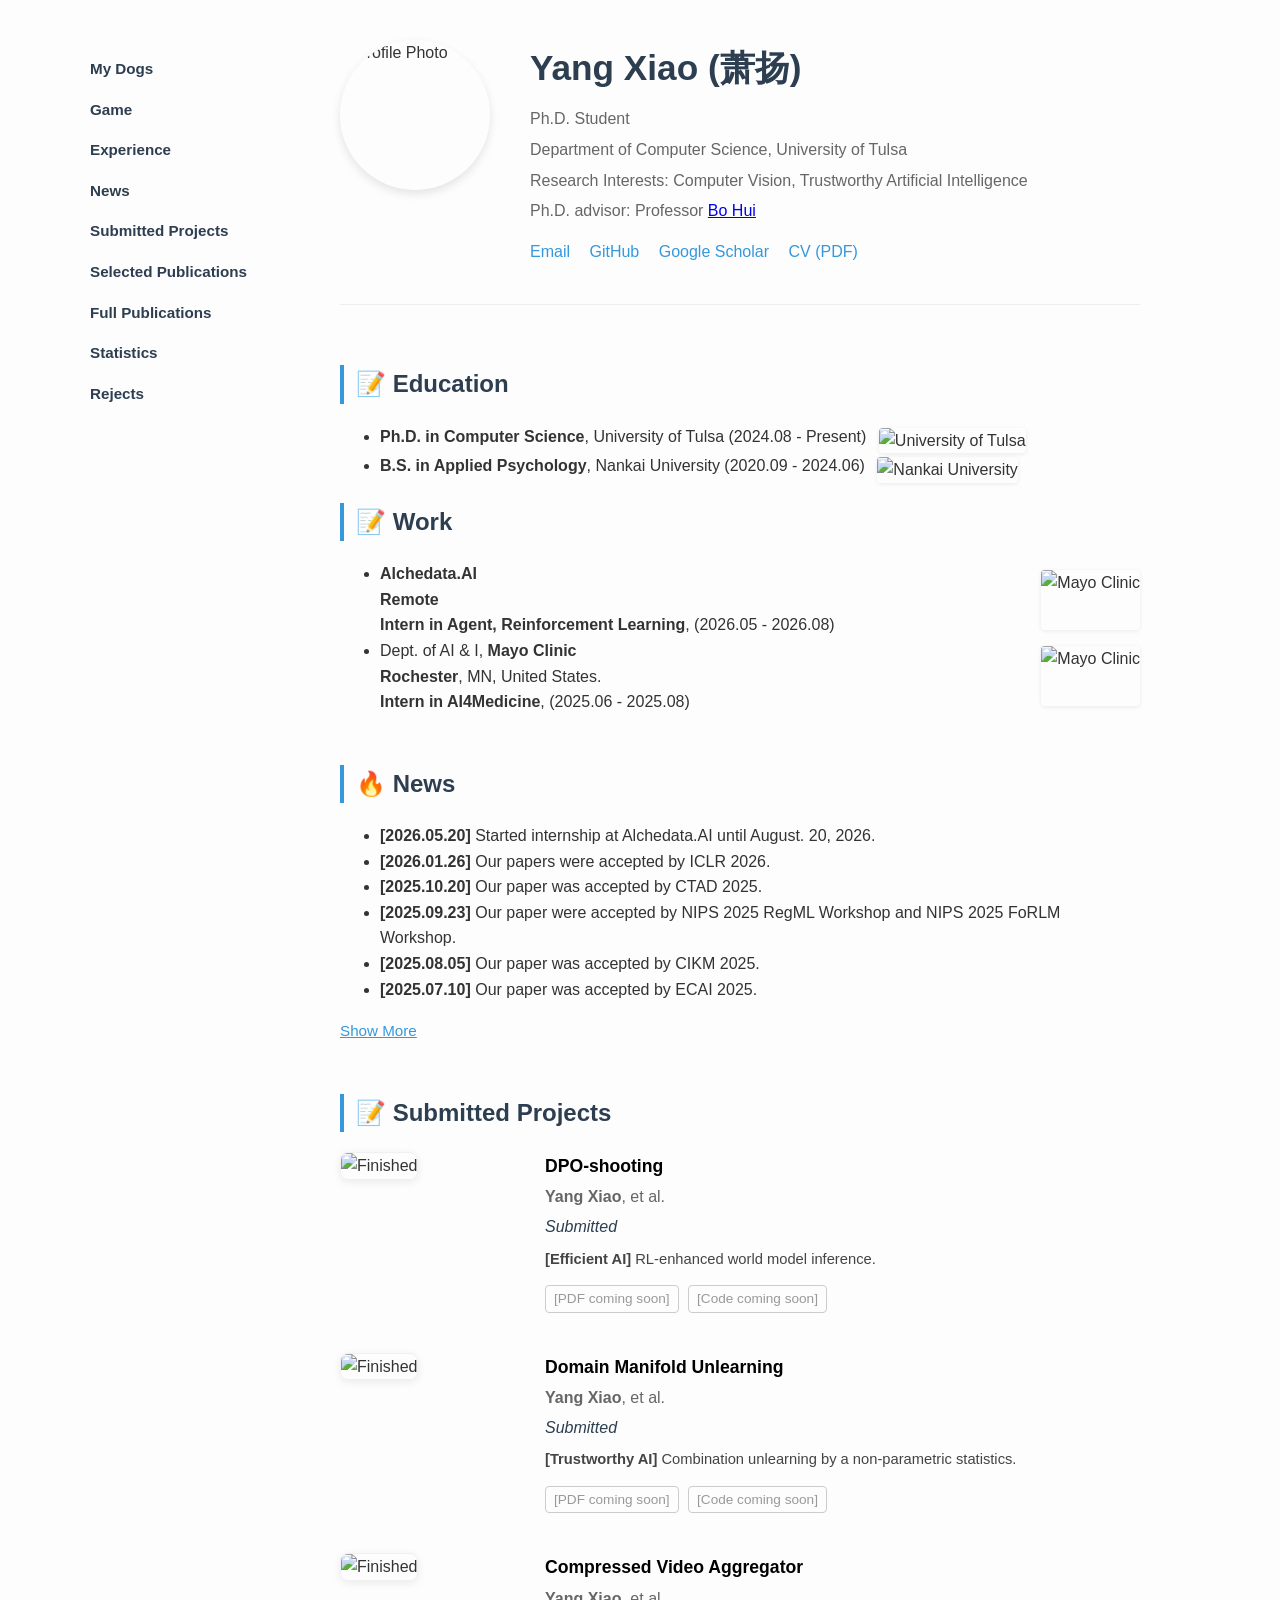
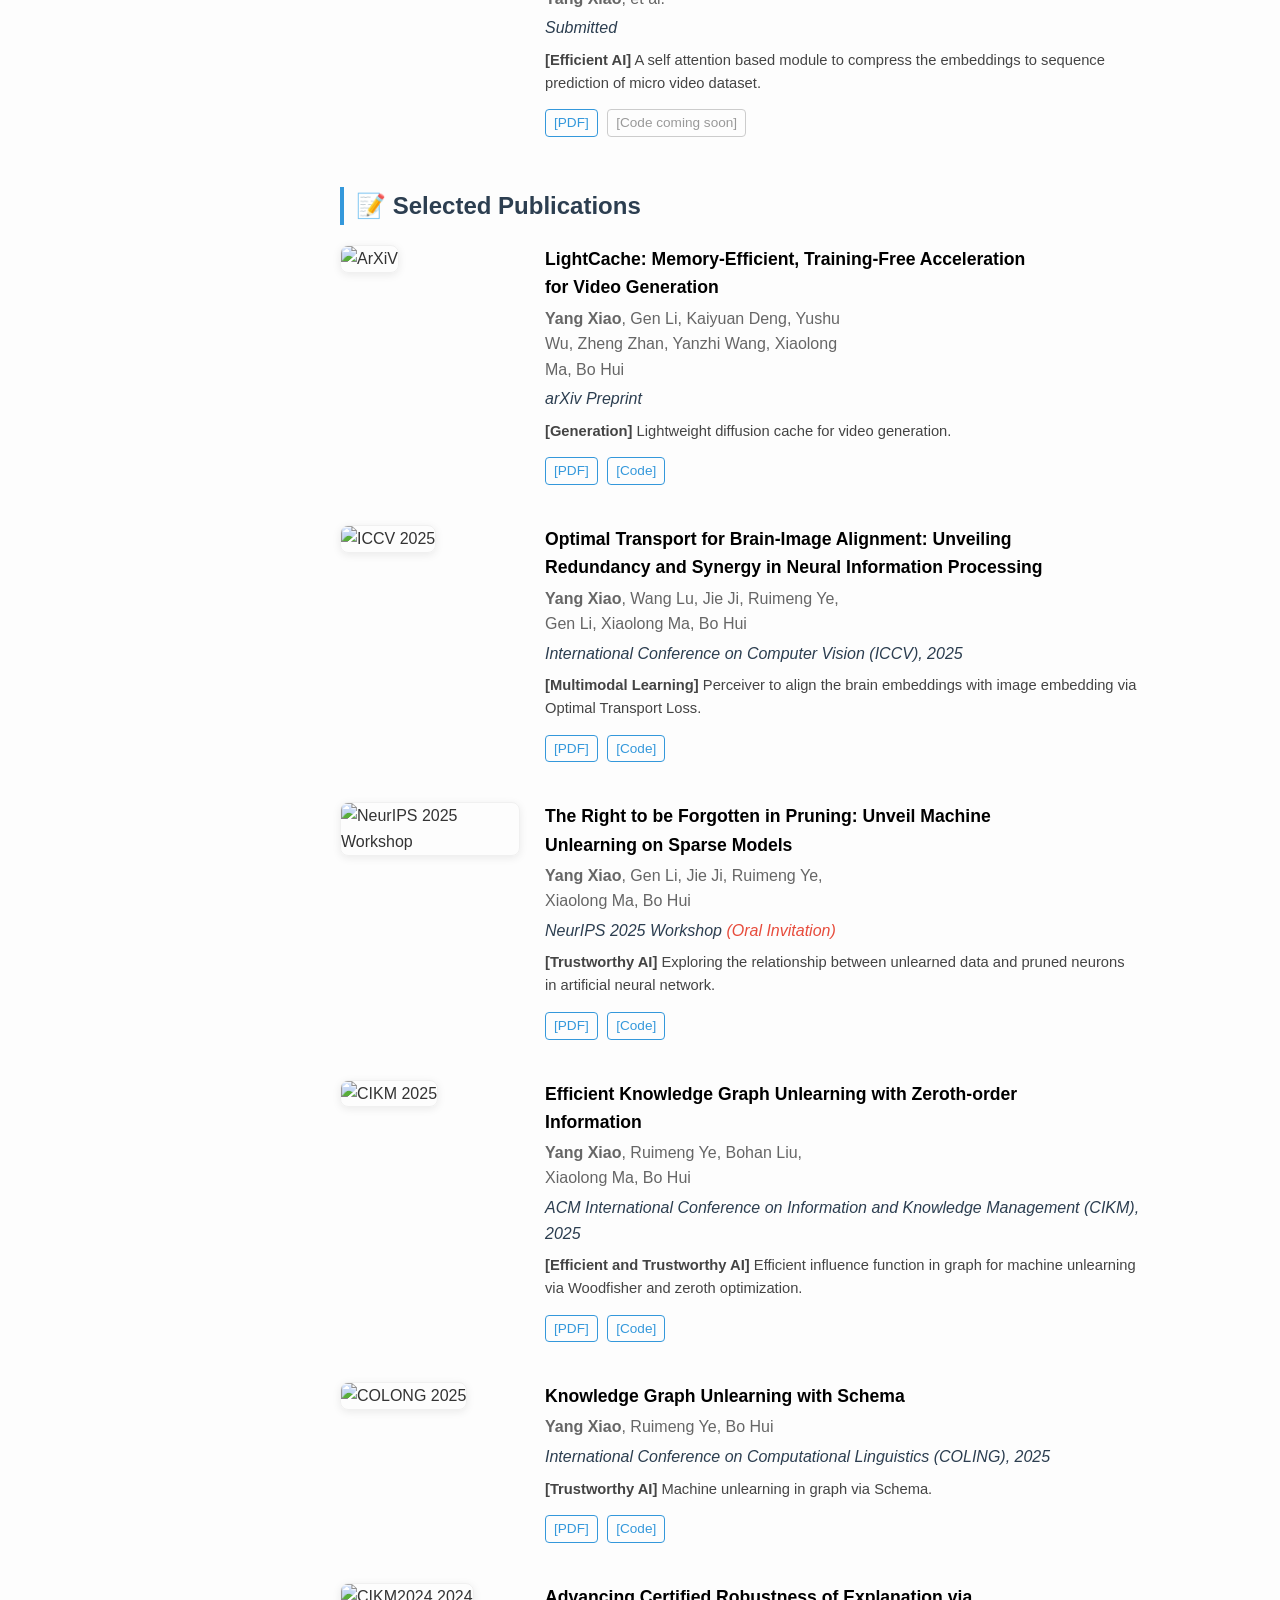
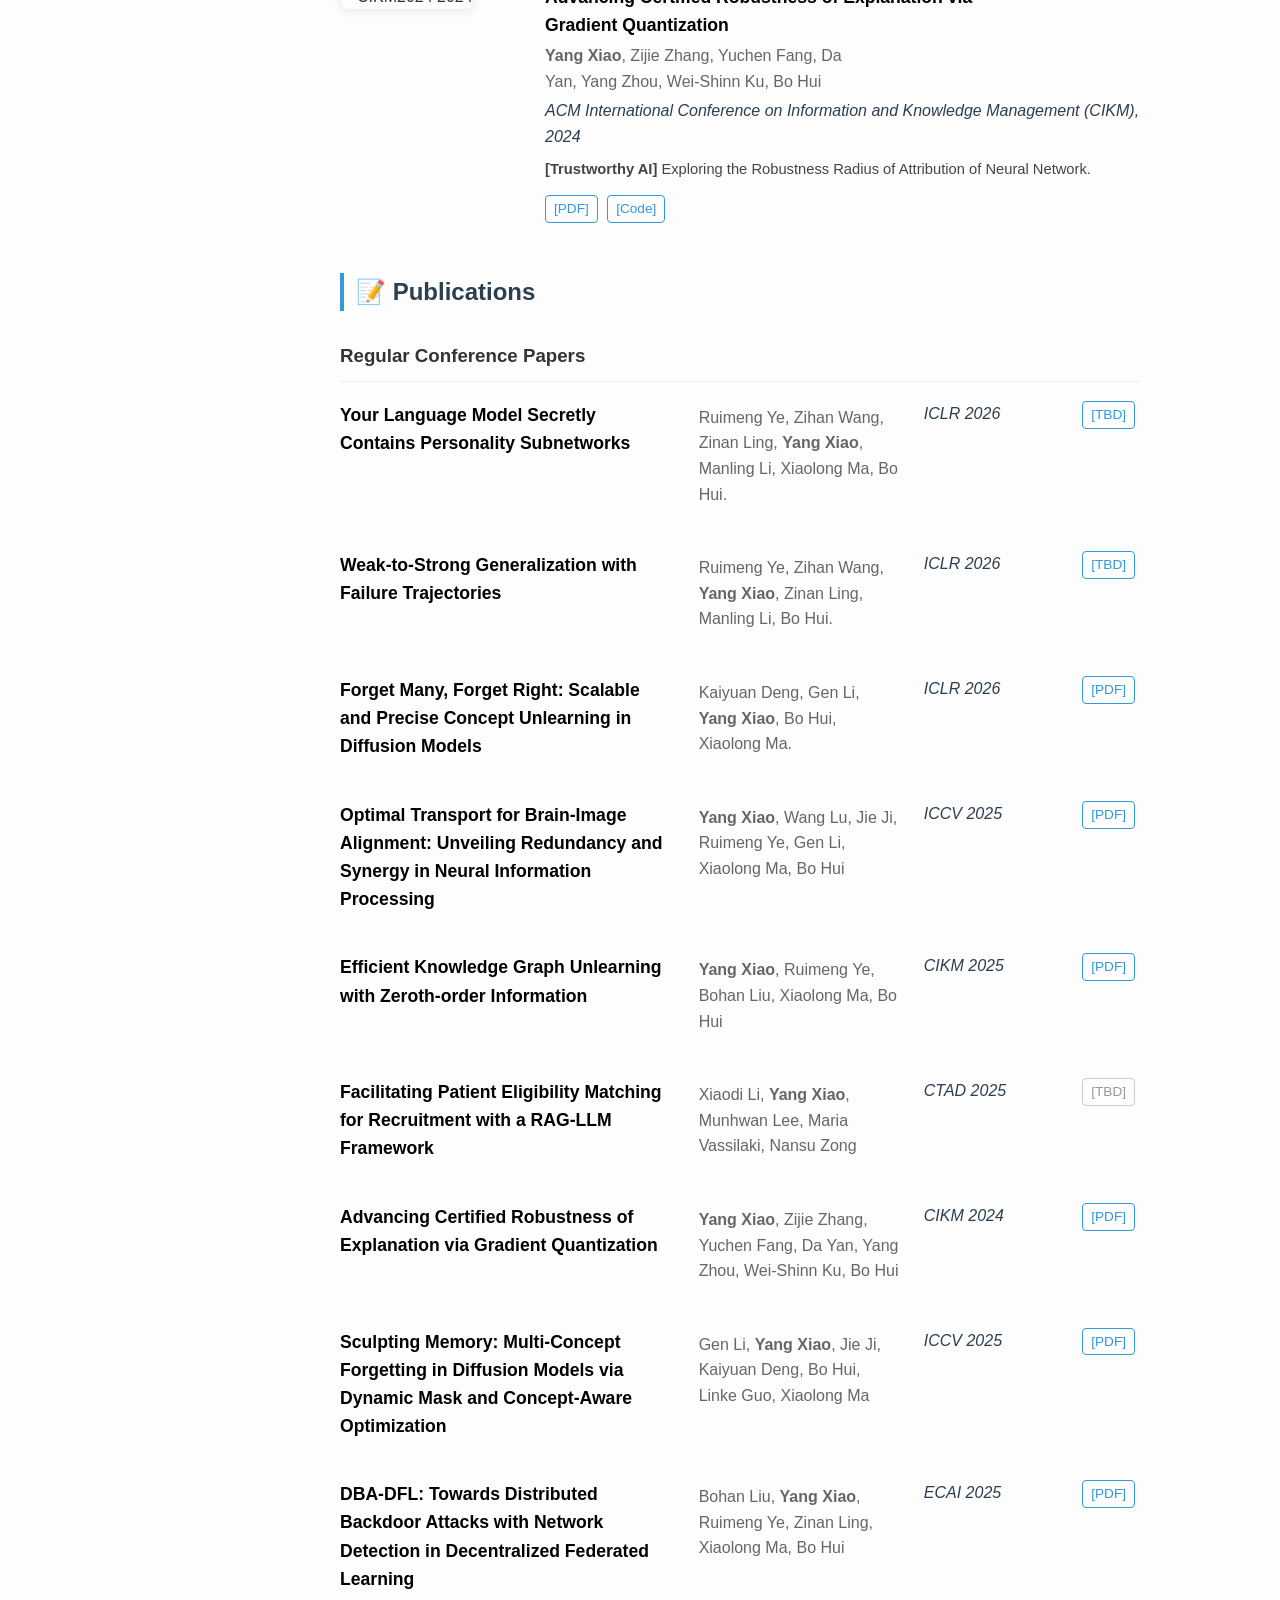
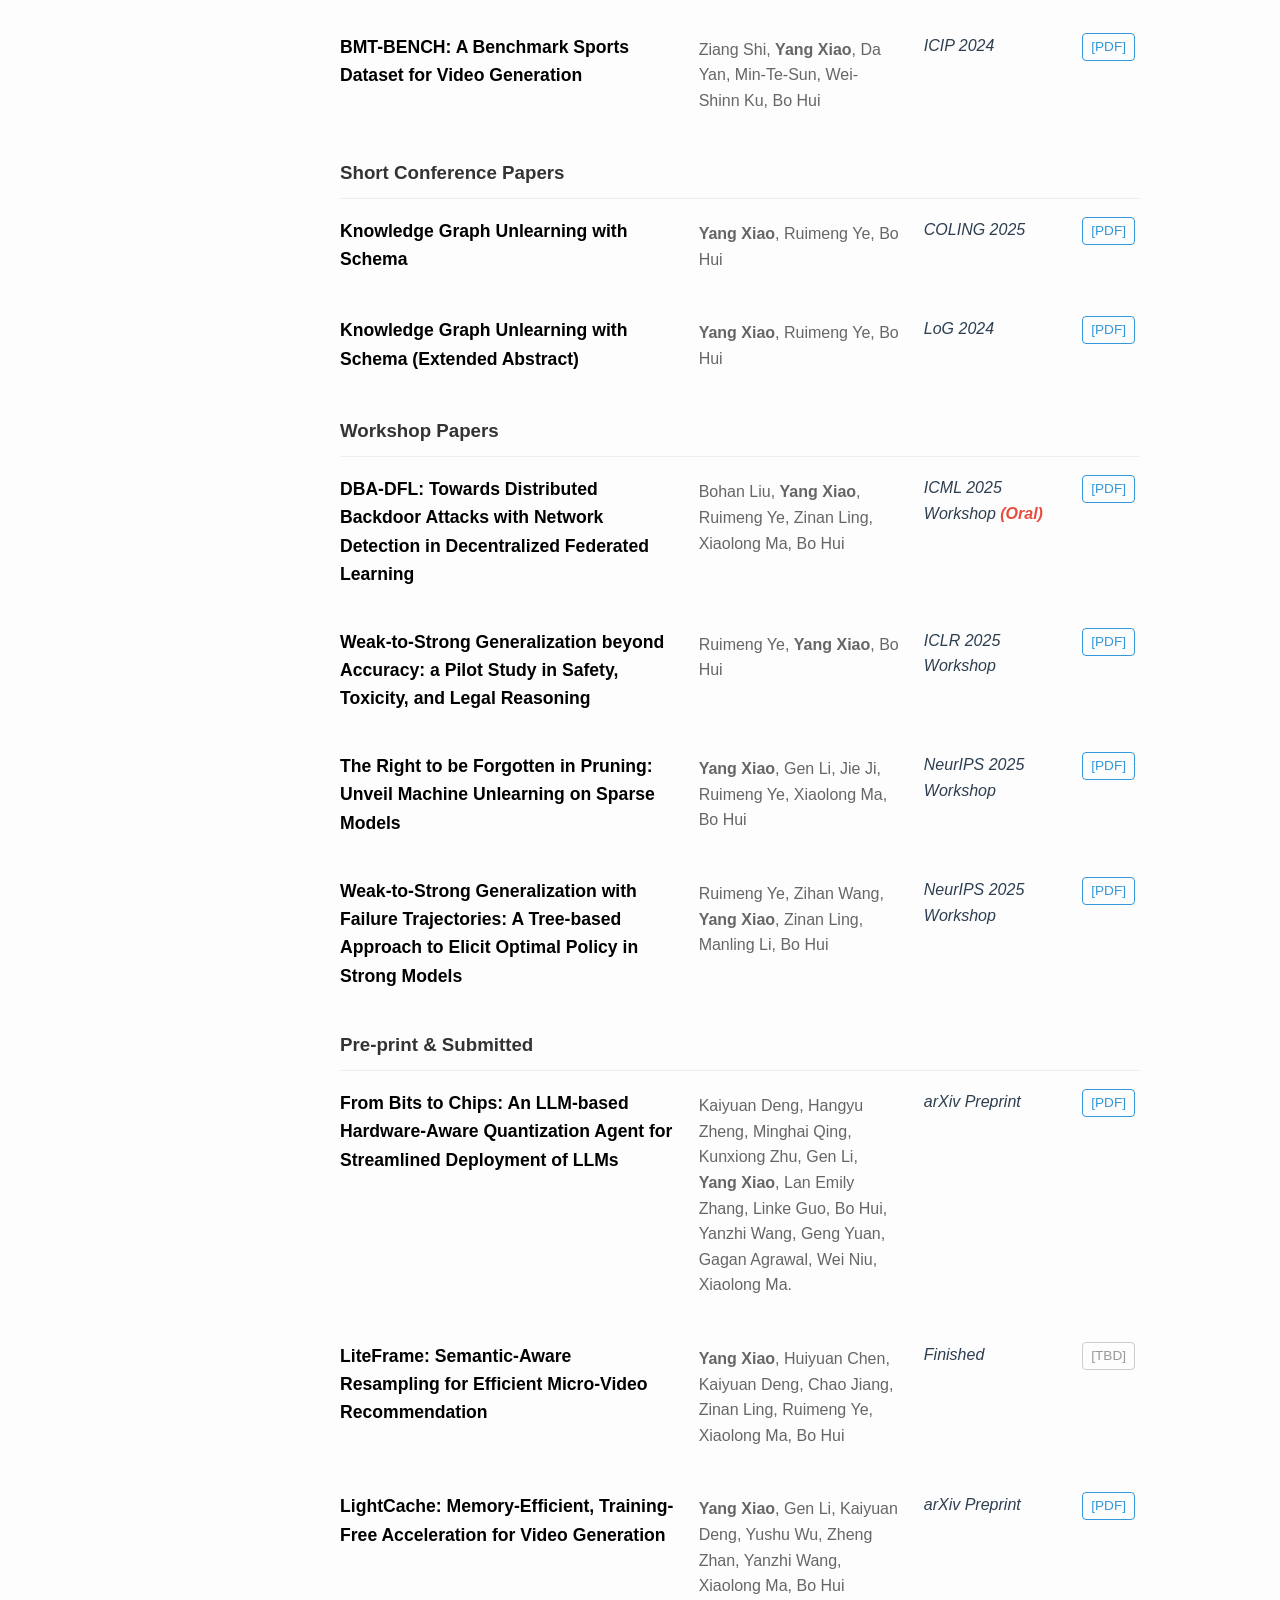
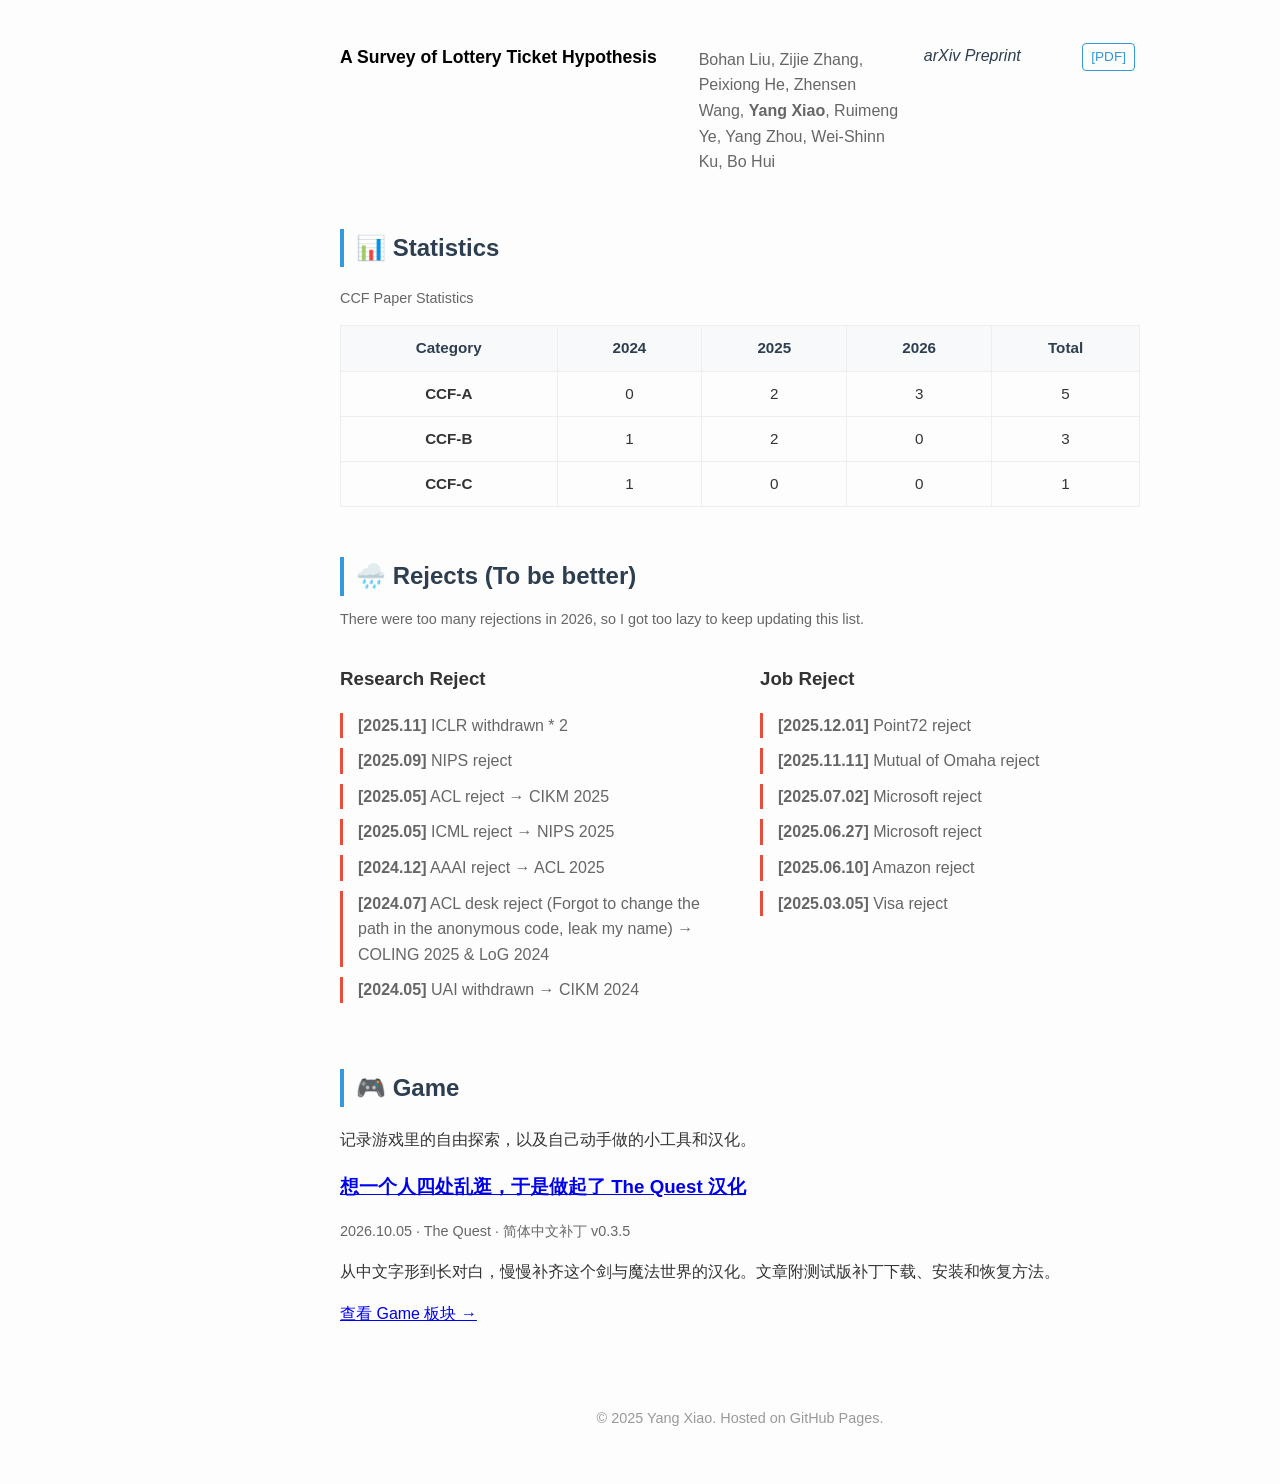
==== index.html @ 761d9aa5 "Add Game section and The Quest Chinese patch blog" ====
<!DOCTYPE html>
<html lang="zh-CN">
<head>
    <meta charset="UTF-8">
    <meta name="viewport" content="width=device-width, initial-scale=1.0">
    <title>Yang Xiao Academic Homepage</title>
    <style>
        /* --- 全局设置 --- */
        :root {
            --primary-color: #2c3e50; /* 深蓝灰色，专业感强 */
            --accent-color: #3498db;  /* 链接高亮色 */
            --bg-color: #fdfdfd;
            --text-color: #333;
            --light-text: #666;
        }

        body {
            font-family: -apple-system, BlinkMacSystemFont, "Segoe UI", Roboto, Helvetica, Arial, sans-serif;
            line-height: 1.6;
            color: var(--text-color);
            background-color: var(--bg-color);
            margin: 0;
            padding: 0;
        }

        .layout {
            display: flex;
            max-width: 1100px;
            margin: 0 auto;
        }
        
        /* 左侧导航栏 */
        .sidebar {
            width: 200px;
            flex-shrink: 0;
            position: sticky;
            top: 40px;  /* 滚动时保持在视野顶部 */
            height: fit-content;
        }
        
        /* sidebar 样式 */
        .sidebar ul {
            list-style: none;
            padding-left: 0;
        }
        
        .sidebar li {
            margin-bottom: 15px;
        }
        
        .sidebar a {
            text-decoration: none;
            color: var(--primary-color);
            font-weight: 600;
            font-size: 0.95em;
        }
        
        .sidebar a:hover {
            color: var(--accent-color);
        }
        
        /* --- 布局容器 --- */
        .container {
            max-width: 800px;
            margin: 0 auto;
            padding: 40px 20px;
        }

        /* --- 头部 (简介) --- */
        header {
            display: flex;
            gap: 40px;
            align-items: flex-start;
            margin-bottom: 60px;
            border-bottom: 1px solid #eee;
            padding-bottom: 40px;
        }

        .avatar {
            width: 150px;
            height: 150px;
            border-radius: 50%; /* 圆形头像 */
            object-fit: cover;
            box-shadow: 0 4px 10px rgba(0,0,0,0.1);
            flex-shrink: 0;
        }

        .bio h1 {
            margin: 0 0 10px 0;
            font-size: 2.2em;
            color: var(--primary-color);
        }

        .bio p {
            margin: 5px 0;
            color: var(--light-text);
        }

        .social-links a {
            margin-right: 15px;
            text-decoration: none;
            color: var(--accent-color);
            font-weight: 500;
        }
        
        .social-links a:hover {
            text-decoration: underline;
        }

        /* --- 通用章节样式 --- */
        section {
            margin-bottom: 50px;
        }

        h2 {
            font-size: 1.5em;
            color: var(--primary-color);
            border-left: 4px solid var(--accent-color);
            padding-left: 12px;
            margin-bottom: 20px;
        }

        /* --- 论文列表样式 (重点) --- */
        .paper {
            display: flex;       /* 开启弹性布局 */
            gap: 25px;           /* 图片和文字的间距 */
            margin-bottom: 40px; /* 每篇论文之间的间距 */
            align-items: flex-start;
        }

        .paper-title {
            font-weight: 700;
            font-size: 1.1em;
            color: #000;
            width: 500px;
            overflow-wrap: break-word;
            display: block;
        }

        .paper-authors {
            color: var(--light-text);
            display: block;
            margin: 4px 0;
            width: 300px;
        }

        .paper-venue {
            font-style: italic;
            color: var(--primary-color);
            font-weight: 500;
            width: 200px;
        }

        .paper-links a {
            display: inline-block;
            font-size: 0.85em;
            padding: 2px 8px;
            border: 1px solid var(--accent-color);
            border-radius: 4px;
            color: var(--accent-color);
            text-decoration: none;
            margin-right: 5px;
            transition: all 0.2s;
        }

        .paper-intro {
            margin-top: 8px;
            max-width: 620px;
        
            font-size: 0.92em;
            line-height: 1.55;
            color: #444;
        
            font-weight: 400;
        }
        
        .paper-links a:hover {
            background-color: var(--accent-color);
            color: white;
        }

        .paper-links .unavailable {
            display: inline-block;
            font-size: 0.85em;
            padding: 2px 8px;
            border: 1px solid #ccc;
            border-radius: 4px;
            color: #999;
            margin-right: 5px;
        }
        
        .paper-img-container {
            flex: 0 0 180px;     /* 图片固定宽度 180px，你可以调整 */
            width: 180px;
        }
        
        .paper-img {
            width: 100%;
            border-radius: 8px;  /* 圆角看起来更现代 */
            box-shadow: 0 2px 8px rgba(0,0,0,0.08); /* 轻微阴影，增加立体感 */
            border: 1px solid #f0f0f0;
            transition: transform 0.2s;
        }
        
        .paper-img:hover {
            transform: scale(1.02); /* 鼠标悬停时轻微放大 */
        }
        
        .paper-info {
            flex: 1; /* 文字占据剩余空间 */
        }
        

        /* --- 表格样式美化 --- */
        .stats-table {
            width: 100%;
            border-collapse: collapse;
            margin-bottom: 20px;
            font-size: 0.95em;
        }
        
        .stats-table th, .stats-table td {
            border: 1px solid #eee;
            padding: 10px 15px;
            text-align: center;
        }
        
        .stats-table th {
            background-color: #f8f9fa;
            color: var(--primary-color);
            font-weight: 600;
        }
        
        .stats-table tr:hover {
            background-color: #fcfcfc;
        }
        
        /* --- Reject 列表样式 --- */
        .reject-list {
            list-style: none;
            padding-left: 0;
        }
        
        .reject-list li {
            margin-bottom: 10px;
            padding-left: 15px;
            border-left: 3px solid #e74c3c; /* 红色线条表示 Reject */
            color: #666;
        }
        /* 手机端适配：变成单列 */
        @media (max-width: 700px) {
            .layout {
                display: block;
            }

            .sidebar {
                position: static;
                width: auto;
                padding: 15px 20px 0;
            }

            .sidebar ul {
                display: flex;
                flex-wrap: wrap;
                gap: 10px 16px;
                margin: 0;
            }

            .sidebar li {
                margin-bottom: 0;
            }

            .container {
                padding: 25px 20px;
            }

            header {
                flex-direction: column;
                gap: 20px;
                margin-bottom: 40px;
            }

            .paper {
                flex-direction: column;
                gap: 12px;
            }

            .paper-img-container {
                width: 100%;
                max-width: 260px;
                margin-bottom: 10px;
            }

            .paper-title,
            .paper-authors,
            .paper-venue {
                width: auto;
            }
        }
        .edu-badge {
          height: 22px;
          width: auto;
          vertical-align: -4px;   /* 让图片和文字更齐 */
          margin-left: 8px;
          border-radius: 4px;
          box-shadow: 0 1px 4px rgba(0,0,0,0.08);
        }
        .work-badge {
          height: 60px;
          width: auto;
          vertical-align: -4px;   /* 让图片和文字更齐 */
          margin-left: 8px;
          border-radius: 4px;
          box-shadow: 0 1px 4px rgba(0,0,0,0.08);
        }
    </style>
</head>
<body>

<div class="layout">
    <nav class="sidebar">
        <ul>
            <li><a href="dogs/">My Dogs</a></li>
            <li><a href="#game">Game</a></li>
            <li><a href="#experience">Experience</a></li>
            <li><a href="#news">News</a></li>
            <li><a href="#submitted-projects">Submitted Projects</a></li>
            <li><a href="#selected-publications">Selected Publications</a></li>
            <li><a href="#full-publications">Full Publications</a></li>
            <li><a href="#statistics">Statistics</a></li>
            <li><a href="#rejects">Rejects</a></li>
        </ul>
    </nav>


    <div class="container">
        
        <header>
            <img src="xiaoyang.png" alt="Profile Photo" class="avatar">
            
            <div class="bio">
                <h1>Yang Xiao (萧扬)</h1>
                <p>Ph.D. Student </p>
                <p>Department of Computer Science, University of Tulsa</p>
                <p>Research Interests: Computer Vision, Trustworthy Artificial Intelligence</p>
                <p>Ph.D. advisor: Professor <a href="https://bohui.herokuapp.com/">Bo Hui</a></p>
                <div class="social-links" style="margin-top: 15px;">
                    <a href="mailto:yax3417@utulsa.edu">Email</a>
                    <a href="https://github.com/nkushaw">GitHub</a>
                    <a href="https://scholar.google.com/citations?user=FvnT29sAAAAJ">Google Scholar</a>
                    <a href="CV_Yang.pdf">CV (PDF)</a>
                </div>
            </div>
        </header>



        <section id="experience">
            <h2>📝 Education</h2>
            <ul>
                <li>
                    <strong>Ph.D. in Computer Science</strong>, University of Tulsa (2024.08 - Present)
                    <img src="badges/utulsa.png" alt="University of Tulsa" class="edu-badge">
                </li>
                <li>
                    <strong>B.S. in Applied Psychology</strong>, Nankai University (2020.09 - 2024.06)
                    <img src="badges/nku.jpg" alt="Nankai University" class="edu-badge">
                </li>
            </ul>
            <h2>📝 Work</h2>
            <ul>
                <li>
                    <div style="display: flex; justify-content: space-between; align-items: center;">
                        <div>
                            <strong>Alchedata.AI</strong><br>
                            <strong>Remote</strong><br>
                            <strong>Intern in Agent, Reinforcement Learning</strong>,  (2026.05 - 2026.08)
                        </div>
                        
                        <img src="badges/alchedata_ai_logo.jpg" alt="Mayo Clinic" class="work-badge" style="height: 60px; margin-left: 20px;">
                    </div>
                </li>
                
                <li>
                    <div style="display: flex; justify-content: space-between; align-items: center;">
                        <div>
                            Dept. of AI & I, <strong>Mayo Clinic</strong><br>
                            <strong>Rochester</strong>, MN, United States. <br>
                            <strong>Intern in AI4Medicine</strong>,  (2025.06 - 2025.08)
                        </div>
                        
                        <img src="badges/mayo.png" alt="Mayo Clinic" class="work-badge" style="height: 60px; margin-left: 20px;">
                    </div>
                </li>
            </ul>
        </section>
        
        <section id="news">
            <h2>🔥 News</h2>
            <ul id="news-list">
                <li><strong>[2026.05.20]</strong> Started internship at Alchedata.AI until August. 20, 2026.</li>
                <li><strong>[2026.01.26]</strong> Our papers were accepted by ICLR 2026.</li>
                <li><strong>[2025.10.20]</strong> Our paper was accepted by CTAD 2025.</li>
                <li><strong>[2025.09.23]</strong> Our paper were accepted by NIPS 2025 RegML Workshop and NIPS 2025 FoRLM Workshop.</li>
                <li><strong>[2025.08.05]</strong> Our paper was accepted by CIKM 2025.</li>
                <li><strong>[2025.07.10]</strong> Our paper was accepted by ECAI 2025.</li>
                
                <li class="hidden-news" style="display: none;"><strong>[2025.06.25]</strong> Our papers were accepted by ICCV 2025.</li>
                <li class="hidden-news" style="display: none;"><strong>[2025.06.16]</strong> Started internship at Mayo Clinic, Rochester, MN until August. 23, 2025.</li>
                <li class="hidden-news" style="display: none;"><strong>[2025.06.09]</strong> Our paper was accepted by ICML 2025 CFAgentic Workshop <strong>Oral</strong>.</li>
                <li class="hidden-news" style="display: none;"><strong>[2025.03.06]</strong> Our paper was accepted by ICLR 2025 Bi-Align Workshop.</li>
                <li class="hidden-news" style="display: none;"><strong>[2024.11.29]</strong> Our paper was accepted by COLING 2025.</li>
                <li class="hidden-news" style="display: none;"><strong>[2024.11.16]</strong> Our paper was accepted by LoG 2024.</li>
                <li class="hidden-news" style="display: none;"><strong>[2024.07.15]</strong> Our paper was accepted by CIKM 2024.</li>
                <li class="hidden-news" style="display: none;"><strong>[2024.06.07]</strong> Our paper was accepted by ICIP 2024.</li>
            </ul>
            
            <div style="margin-top: 10px;">
                <button id="toggle-news-btn" onclick="toggleNews()" style="background:none; border:none; color:#3498db; cursor:pointer; font-size:0.95em; padding:0; text-decoration:underline;">
                    Show More
                </button>
            </div>
        </section>
    
        <script>
            function toggleNews() {
                const hiddenItems = document.querySelectorAll('.hidden-news');
                const btn = document.getElementById('toggle-news-btn');
                
                const isHidden = hiddenItems[0].style.display === 'none';
    
                hiddenItems.forEach(item => {
                    item.style.display = isHidden ? '' : 'none';
                });
    
                btn.innerText = isHidden ? 'Show Less' : 'Show More';
            }
        </script>
    
        <section id="submitted-projects">
            <h2>📝 Submitted Projects</h2>

            <div class="paper">
                <div class="paper-img-container">
                    <img src="./projects/DPO-shooting.png" alt="Finished" class="paper-img">
                </div>
                <div class="paper-info">
                    <span class="paper-title">DPO-shooting</span>
                    <span class="paper-authors"><strong>Yang Xiao</strong>, et al.</span>
                    <span class="paper-venue">Submitted</span>
                    <p class="paper-intro">
                      <strong>[Efficient AI]</strong> RL-enhanced world model inference.
                    </p>
                    <div class="paper-links">
                        <span class="unavailable">[PDF coming soon]</span>
                        <span class="unavailable">[Code coming soon]</span>
                    </div>
                    
                </div>
            </div>
            
            <div class="paper">
                <div class="paper-img-container">
                    <img src="./projects/DMU.png" alt="Finished" class="paper-img">
                </div>
                <div class="paper-info">
                    <span class="paper-title">Domain Manifold Unlearning</span>
                    <span class="paper-authors"><strong>Yang Xiao</strong>, et al.</span>
                    <span class="paper-venue">Submitted</span>
                    <p class="paper-intro">
                      <strong>[Trustworthy AI]</strong> Combination unlearning by a non-parametric statistics.
                    </p>
                    <div class="paper-links">
                        <span class="unavailable">[PDF coming soon]</span>
                        <span class="unavailable">[Code coming soon]</span>
                    </div>
                    
                </div>
            </div>
            
            <div class="paper">
                <div class="paper-img-container">
                    <img src="./projects/liteframe.png" alt="Finished" class="paper-img">
                </div>
                <div class="paper-info">
                    <span class="paper-title">Compressed Video Aggregator</span>
                    <span class="paper-authors"><strong>Yang Xiao</strong>, et al.</span>
                    <span class="paper-venue">Submitted</span>
                    <p class="paper-intro">
                      <strong>[Efficient AI]</strong> A self attention based module to compress the embeddings to sequence prediction of micro video dataset.
                    </p>
                    <div class="paper-links">
                        <a href="https://arxiv.org/abs/2605.08810" target="_blank">[PDF]</a>
                        <span class="unavailable">[Code coming soon]</span>
                    </div>
                    
                </div>
            </div>

        </section>

        <section id="selected-publications">
            <h2>📝 Selected Publications</h2>
            
            <div class="paper">
                <div class="paper-img-container">
                    <img src="./projects/LightCache.gif" alt="ArXiV" class="paper-img">
                </div>
                <div class="paper-info">
                    <span class="paper-title">LightCache: Memory-Efficient, Training-Free Acceleration for Video Generation</span>
                    <span class="paper-authors"><strong>Yang Xiao</strong>, Gen Li, Kaiyuan Deng, Yushu Wu, Zheng Zhan, Yanzhi Wang, Xiaolong Ma, Bo Hui</span>
                    <span class="paper-venue">arXiv Preprint</span>
                    <p class="paper-intro">
                      <strong>[Generation]</strong> Lightweight diffusion cache for video generation.
                    </p>
                    <div class="paper-links">
                        <a href="https://arxiv.org/abs/2510.05367" target="_blank">[PDF]</a>
                        <a href="https://github.com/NKUShaw/LightCache" target="_blank">[Code]</a>
                    </div>
                    
                </div>
            </div>
            
            <div class="paper">
                <div class="paper-img-container">
                    <img src="./projects/ICCV2025_OT.png" alt="ICCV 2025" class="paper-img">
                </div>
                <div class="paper-info">
                    <span class="paper-title">Optimal Transport for Brain-Image Alignment: Unveiling Redundancy and Synergy in Neural Information Processing</span>
                    <span class="paper-authors"><strong>Yang Xiao</strong>, Wang Lu, Jie Ji, Ruimeng Ye, Gen Li, Xiaolong Ma, Bo Hui</span>
                    <span class="paper-venue">International Conference on Computer Vision (ICCV), 2025</span>
                    <p class="paper-intro">
                      <strong>[Multimodal Learning]</strong> Perceiver to align the brain embeddings with image embedding via Optimal Transport Loss.
                    </p>
                    <div class="paper-links">
                        <a href="https://openaccess.thecvf.com/content/ICCV2025/papers/Xiao_Optimal_Transport_for_Brain-Image_Alignment_Unveiling_Redundancy_and_Synergy_in_ICCV_2025_paper.pdf" target="_blank">[PDF]</a>
                        <a href="https://github.com/NKUShaw/OT-Alignment4brain-to-image" target="_blank">[Code]</a>
                    </div>
                </div>
            </div>
    
            <div class="paper">
                <div class="paper-img-container">
                    <img src="./projects/Pruning_Unlearning.png" alt="NeurIPS 2025 Workshop" class="paper-img">
                </div>
                <div class="paper-info">
                    <span class="paper-title">The Right to be Forgotten in Pruning: Unveil Machine Unlearning on Sparse Models</span>
                    <span class="paper-authors"><strong>Yang Xiao</strong>, Gen Li, Jie Ji, Ruimeng Ye, Xiaolong Ma, Bo Hui</span>
                    <span class="paper-venue">NeurIPS 2025 Workshop <span style="color: #e74c3c;">(Oral Invitation)</span></span>
                    <p class="paper-intro">
                      <strong>[Trustworthy AI]</strong> Exploring the relationship between unlearned data and pruned neurons in artificial neural network.
                    </p>
                    <div class="paper-links">
                        <a href="https://arxiv.org/abs/2507.18725" target="_blank">[PDF]</a>
                        <a href="https://github.com/NKUShaw/SparseModels" target="_blank">[Code]</a>
                    </div>
                </div>
            </div>
    
            <div class="paper">
                <div class="paper-img-container">
                    <img src="./projects/CIKM2025_ZOWFGIF.png" alt="CIKM 2025" class="paper-img">
                </div>
                <div class="paper-info">
                    <span class="paper-title">Efficient Knowledge Graph Unlearning with Zeroth-order Information</span>
                    <span class="paper-authors"><strong>Yang Xiao</strong>, Ruimeng Ye, Bohan Liu, Xiaolong Ma, Bo Hui</span>
                    <span class="paper-venue">ACM International Conference on Information and Knowledge Management (CIKM), 2025</span>
                    <p class="paper-intro">
                      <strong>[Efficient and Trustworthy AI]</strong> Efficient influence function in graph for machine unlearning via Woodfisher and zeroth optimization.
                    </p>
                    <div class="paper-links">
                        <a href="https://dl.acm.org/doi/10.1145/3746252.3761379" target="_blank">[PDF]</a>
                        <a href="https://github.com/NKUShaw/ZOWFKGIF" target="_blank">[Code]</a>
                    </div>
                </div>
            </div>
    
            <div class="paper">
                <div class="paper-img-container">
                    <img src="./projects/COLING2025.png" alt="COLONG 2025" class="paper-img">
                </div>
                <div class="paper-info">
                    <span class="paper-title">Knowledge Graph Unlearning with Schema</span>
                    <span class="paper-authors"><strong>Yang Xiao</strong>, Ruimeng Ye, Bo Hui</span>
                    <span class="paper-venue">International Conference on Computational Linguistics (COLING), 2025</span>
                    <p class="paper-intro">
                      <strong>[Trustworthy AI]</strong> Machine unlearning in graph via Schema.
                    </p>
                    <div class="paper-links">
                        <a href="https://aclanthology.org/2025.coling-main.238/" target="_blank">[PDF]</a>
                        <a href="https://github.com/NKUShaw/KGUnlearningBySchema" target="_blank">[Code]</a>
                    </div>
                </div>
            </div>
    
            <div class="paper">
                <div class="paper-img-container">
                    <img src="./projects/CIKM2024.png" alt="CIKM2024 2024" class="paper-img">
                </div>
                <div class="paper-info">
                    <span class="paper-title">Advancing Certified Robustness of Explanation via Gradient Quantization</span>
                    <span class="paper-authors"><strong>Yang Xiao</strong>, Zijie Zhang, Yuchen Fang, Da Yan, Yang Zhou, Wei-Shinn Ku, Bo Hui</span>
                    <span class="paper-venue">ACM International Conference on Information and Knowledge Management (CIKM), 2024</span>
                    <p class="paper-intro">
                      <strong>[Trustworthy AI]</strong> Exploring the Robustness Radius of Attribution of Neural Network. 
                    </p>
                    <div class="paper-links">
                        <a href="https://dl.acm.org/doi/abs/10.1145/3627673.3679650" target="_blank">[PDF]</a>
                        <a href="https://github.com/NKUShaw/CertifiedExplanation" target="_blank">[Code]</a>
                    </div>
                </div>
            </div>
    
        </section>
    
        <section id="full-publications">
            <h2>📝 Publications</h2>
    
            <h3 style="margin-top: 30px; border-bottom: 1px solid #eee; padding-bottom: 10px;">Regular Conference Papers</h3>

            <div class="paper">
                <span class="paper-title">Your Language Model Secretly Contains Personality Subnetworks</span>
                <span class="paper-authors">Ruimeng Ye, Zihan Wang, Zinan Ling, <strong>Yang Xiao</strong>, Manling Li, Xiaolong Ma, Bo Hui. </span>
                <span class="paper-venue">ICLR 2026</span>
                <div class="paper-links">
                        <a href="https://arxiv.org" target="_blank">[TBD]</a>
                    </div>
            </div>

            <div class="paper">
                <span class="paper-title">Weak-to-Strong Generalization with Failure Trajectories</span>
                <span class="paper-authors">Ruimeng Ye, Zihan Wang, <strong>Yang Xiao</strong>, Zinan Ling, Manling Li, Bo Hui. </span>
                <span class="paper-venue">ICLR 2026</span>
                <div class="paper-links">
                        <a href="https://arxiv.org" target="_blank">[TBD]</a>
                    </div>
            </div>
            
            <div class="paper">
                <span class="paper-title">Forget Many, Forget Right: Scalable and Precise Concept Unlearning in Diffusion Models</span>
                <span class="paper-authors">Kaiyuan Deng, Gen Li, <strong>Yang Xiao</strong>, Bo Hui, Xiaolong Ma. </span>
                <span class="paper-venue">ICLR 2026</span>
                <div class="paper-links">
                        <a href="https://arxiv.org/abs/2601.06162" target="_blank">[PDF]</a>
                    </div>
            </div>
            
            <div class="paper">
                <span class="paper-title">Optimal Transport for Brain-Image Alignment: Unveiling Redundancy and Synergy in Neural Information Processing</span>
                <span class="paper-authors"><strong>Yang Xiao</strong>, Wang Lu, Jie Ji, Ruimeng Ye, Gen Li, Xiaolong Ma, Bo Hui</span>
                <span class="paper-venue">ICCV 2025</span>
                <div class="paper-links">
                    <a href="https://openaccess.thecvf.com/content/ICCV2025/papers/Xiao_Optimal_Transport_for_Brain-Image_Alignment_Unveiling_Redundancy_and_Synergy_in_ICCV_2025_paper.pdf" target="_blank">[PDF]</a>
                </div>
            </div>
    
            <div class="paper">
                <span class="paper-title">Efficient Knowledge Graph Unlearning with Zeroth-order Information</span>
                <span class="paper-authors"><strong>Yang Xiao</strong>, Ruimeng Ye, Bohan Liu, Xiaolong Ma, Bo Hui</span>
                <span class="paper-venue">CIKM 2025</span>
                <div class="paper-links">
                    <a href="https://dl.acm.org/doi/10.1145/3746252.3761379" target="_blank">[PDF]</a>
                </div>
            </div>
    
            <div class="paper">
                <span class="paper-title">Facilitating Patient Eligibility Matching for Recruitment with a RAG-LLM Framework</span>
                <span class="paper-authors">Xiaodi Li, <strong>Yang Xiao</strong>, Munhwan Lee, Maria Vassilaki, Nansu Zong</span>
                <span class="paper-venue">CTAD 2025</span>
                <div class="paper-links">
                    <span class="unavailable">[TBD]</span>
                </div>
            </div>
    
            <div class="paper">
                <span class="paper-title">Advancing Certified Robustness of Explanation via Gradient Quantization</span>
                <span class="paper-authors"><strong>Yang Xiao</strong>, Zijie Zhang, Yuchen Fang, Da Yan, Yang Zhou, Wei-Shinn Ku, Bo Hui</span>
                <span class="paper-venue">CIKM 2024</span>
                <div class="paper-links">
                    <a href="https://dl.acm.org/doi/abs/10.1145/3627673.3679650" target="_blank">[PDF]</a>
                </div>
            </div>
    
            <div class="paper">
                <span class="paper-title">Sculpting Memory: Multi-Concept Forgetting in Diffusion Models via Dynamic Mask and Concept-Aware Optimization</span>
                <span class="paper-authors">Gen Li, <strong>Yang Xiao</strong>, Jie Ji, Kaiyuan Deng, Bo Hui, Linke Guo, Xiaolong Ma</span>
                <span class="paper-venue">ICCV 2025</span>
                <div class="paper-links">
                    <a href="https://arxiv.org/abs/2504.09039" target="_blank">[PDF]</a>
                </div>
            </div>
    
            <div class="paper">
                <span class="paper-title">DBA-DFL: Towards Distributed Backdoor Attacks with Network Detection in Decentralized Federated Learning</span>
                <span class="paper-authors">Bohan Liu, <strong>Yang Xiao</strong>, Ruimeng Ye, Zinan Ling, Xiaolong Ma, Bo Hui</span>
                <span class="paper-venue">ECAI 2025</span>
                <div class="paper-links">
                    <a href="https://arxiv.org/abs/2501.15005" target="_blank">[PDF]</a>
                </div>
            </div>
    
            <div class="paper">
                <span class="paper-title">BMT-BENCH: A Benchmark Sports Dataset for Video Generation</span>
                <span class="paper-authors">Ziang Shi, <strong>Yang Xiao</strong>, Da Yan, Min-Te-Sun, Wei-Shinn Ku, Bo Hui</span>
                <span class="paper-venue">ICIP 2024</span>
                <div class="paper-links">
                    <a href="https://ieeexplore.ieee.org/abstract/document/10647534" target="_blank">[PDF]</a>
                </div>
            </div>
    
            <h3 style="margin-top: 40px; border-bottom: 1px solid #eee; padding-bottom: 10px;">Short Conference Papers</h3>
    
            <div class="paper">
                <span class="paper-title">Knowledge Graph Unlearning with Schema</span>
                <span class="paper-authors"><strong>Yang Xiao</strong>, Ruimeng Ye, Bo Hui</span>
                <span class="paper-venue">COLING 2025</span>
                <div class="paper-links">
                    <a href="https://aclanthology.org/2025.coling-main.238/" target="_blank">[PDF]</a>
                </div>
            </div>
    
            <div class="paper">
                <span class="paper-title">Knowledge Graph Unlearning with Schema (Extended Abstract)</span>
                <span class="paper-authors"><strong>Yang Xiao</strong>, Ruimeng Ye, Bo Hui</span>
                <span class="paper-venue">LoG 2024</span>
                <div class="paper-links">
                    <a href="https://openreview.net/pdf?id=y8RGPFy6MX" target="_blank">[PDF]</a>
                </div>
            </div>
    
            <h3 style="margin-top: 40px; border-bottom: 1px solid #eee; padding-bottom: 10px;">Workshop Papers</h3>
    
            <div class="paper">
                <span class="paper-title">DBA-DFL: Towards Distributed Backdoor Attacks with Network Detection in Decentralized Federated Learning</span>
                <span class="paper-authors">Bohan Liu, <strong>Yang Xiao</strong>, Ruimeng Ye, Zinan Ling, Xiaolong Ma, Bo Hui</span>
                <span class="paper-venue">ICML 2025 Workshop <span style="color: #e74c3c; font-weight:bold;">(Oral)</span></span>
                <div class="paper-links">
                    <a href="https://arxiv.org/abs/2501.15005" target="_blank">[PDF]</a>
                </div>
            </div>
    
            <div class="paper">
                <span class="paper-title">Weak-to-Strong Generalization beyond Accuracy: a Pilot Study in Safety, Toxicity, and Legal Reasoning</span>
                <span class="paper-authors">Ruimeng Ye, <strong>Yang Xiao</strong>, Bo Hui</span>
                <span class="paper-venue">ICLR 2025 Workshop</span>
                <div class="paper-links">
                    <a href="https://arxiv.org/abs/2410.12621" target="_blank">[PDF]</a>
                </div>
            </div>
    
            <div class="paper">
                <span class="paper-title">The Right to be Forgotten in Pruning: Unveil Machine Unlearning on Sparse Models</span>
                <span class="paper-authors"><strong>Yang Xiao</strong>, Gen Li, Jie Ji, Ruimeng Ye, Xiaolong Ma, Bo Hui</span>
                <span class="paper-venue">NeurIPS 2025 Workshop</span>
                <div class="paper-links">
                    <a href="https://arxiv.org/abs/2507.18725" target="_blank">[PDF]</a>
                </div>
            </div>
    
            <div class="paper">
                <span class="paper-title">Weak-to-Strong Generalization with Failure Trajectories: A Tree-based Approach to Elicit Optimal Policy in Strong Models</span>
                <span class="paper-authors">Ruimeng Ye, Zihan Wang, <strong>Yang Xiao</strong>, Zinan Ling, Manling Li, Bo Hui</span>
                <span class="paper-venue">NeurIPS 2025 Workshop</span>
                <div class="paper-links">
                    <a href="https://arxiv.org/abs/2507.18858" target="_blank">[PDF]</a>
                </div>
            </div>
    
            <h3 style="margin-top: 40px; border-bottom: 1px solid #eee; padding-bottom: 10px;">Pre-print & Submitted</h3>

            <div class="paper">
                <span class="paper-title">From Bits to Chips: An LLM-based Hardware-Aware Quantization Agent for Streamlined Deployment of LLMs</span>
                <span class="paper-authors">Kaiyuan Deng, Hangyu Zheng, Minghai Qing, Kunxiong Zhu, Gen Li, <strong>Yang Xiao</strong>, Lan Emily Zhang, Linke Guo, Bo Hui, Yanzhi Wang, Geng Yuan, Gagan Agrawal, Wei Niu, Xiaolong Ma. </span>
                <span class="paper-venue">arXiv Preprint</span>
                <div class="paper-links">
                        <a href="https://arxiv.org/abs/2601.03484" target="_blank">[PDF]</a>
                    </div>
            </div>
            
            <div class="paper">
                <span class="paper-title">LiteFrame: Semantic-Aware Resampling for Efficient Micro-Video Recommendation</span>
                <span class="paper-authors"><strong>Yang Xiao</strong>, Huiyuan Chen, Kaiyuan Deng, Chao Jiang, Zinan Ling, Ruimeng Ye, Xiaolong Ma, Bo Hui</span>
                <span class="paper-venue">Finished</span>
                <div class="paper-links">
                        <span class="unavailable">[TBD]</span>
                    </div>
            </div>
            
            <div class="paper">
                <span class="paper-title">LightCache: Memory-Efficient, Training-Free Acceleration for Video Generation</span>
                <span class="paper-authors"><strong>Yang Xiao</strong>, Gen Li, Kaiyuan Deng, Yushu Wu, Zheng Zhan, Yanzhi Wang, Xiaolong Ma, Bo Hui</span>
                <span class="paper-venue">arXiv Preprint</span>
                <div class="paper-links">
                    <a href="https://arxiv.org/abs/2510.05367" target="_blank">[PDF]</a>
                </div>
            </div>
    
            <div class="paper">
                <span class="paper-title">A Survey of Lottery Ticket Hypothesis</span>
                <span class="paper-authors">Bohan Liu, Zijie Zhang, Peixiong He, Zhensen Wang, <strong>Yang Xiao</strong>, Ruimeng Ye, Yang Zhou, Wei-Shinn Ku, Bo Hui</span>
                <span class="paper-venue">arXiv Preprint</span>
                <div class="paper-links">
                    <a href="https://arxiv.org/abs/2403.04861" target="_blank">[PDF]</a>
                </div>
            </div>
            
        </section>
    
        <section id="statistics">
            <h2>📊 Statistics</h2>
            <p style="font-size: 0.9em; color: #666; margin-bottom: 15px;">CCF Paper Statistics</p>
            <table class="stats-table">
                <thead>
                    <tr>
                        <th>Category</th>
                        <th>2024</th>
                        <th>2025</th>
                        <th>2026</th>
                        <th>Total</th>
                    </tr>
                </thead>
                <tbody>
                    <tr>
                        <td><strong>CCF-A</strong></td>
                        <td>0</td>
                        <td>2</td>
                        <td>3</td>
                        <td>5</td>
                    </tr>
                    <tr>
                        <td><strong>CCF-B</strong></td>
                        <td>1</td>
                        <td>2</td>
                        <td>0</td>
                        <td>3</td>
                    </tr>
                    <tr>
                        <td><strong>CCF-C</strong></td>
                        <td>1</td>
                        <td>0</td>
                        <td>0</td>
                        <td>1</td>
                    </tr>
                </tbody>
            </table>
        </section>
    
        <section id="rejects">
            <h2>🌧️ Rejects (To be better)</h2>
            <p style="font-size: 0.9em; color: #666; margin-top: -8px;">There were too many rejections in 2026, so I got too lazy to keep updating this list.</p>
            
            <div style="display: flex; gap: 40px; flex-wrap: wrap;">
                
                <div style="flex: 1; min-width: 300px;">
                    <h3>Research Reject</h3>
                    <ul class="reject-list">
                        <li><strong>[2025.11]</strong> ICLR withdrawn * 2</li>
                        <li><strong>[2025.09]</strong> NIPS reject</li>
                        <li><strong>[2025.05]</strong> ACL reject &rarr; CIKM 2025</li>
                        <li><strong>[2025.05]</strong> ICML reject &rarr; NIPS 2025</li>
                        <li><strong>[2024.12]</strong> AAAI reject &rarr; ACL 2025</li>
                        <li><strong>[2024.07]</strong> ACL desk reject (Forgot to change the path in the anonymous code, leak my name) &rarr; COLING 2025 & LoG 2024</li>
                        <li><strong>[2024.05]</strong> UAI withdrawn &rarr; CIKM 2024</li>
                    </ul>
                </div>
    
                <div style="flex: 1; min-width: 300px;">
                    <h3>Job Reject</h3>
                    <ul class="reject-list">
                        <li><strong>[2025.12.01]</strong> Point72 reject</li>
                        <li><strong>[2025.11.11]</strong> Mutual of Omaha reject</li>
                        <li><strong>[2025.07.02]</strong> Microsoft reject</li>
                        <li><strong>[2025.06.27]</strong> Microsoft reject</li>
                        <li><strong>[2025.06.10]</strong> Amazon reject</li>
                        <li><strong>[2025.03.05]</strong> Visa reject</li>
                    </ul>
                </div>
            </div>
        </section>

        
        <section id="game">
            <h2>🎮 Game</h2>
            <p>记录游戏里的自由探索，以及自己动手做的小工具和汉化。</p>
            <h3><a href="game/the-quest-zhcn/">想一个人四处乱逛，于是做起了 The Quest 汉化</a></h3>
            <p style="color: #666; font-size: 0.9em;">2026.10.05 · The Quest · 简体中文补丁 v0.3.5</p>
            <p>从中文字形到长对白，慢慢补齐这个剑与魔法世界的汉化。文章附测试版补丁下载、安装和恢复方法。</p>
            <p><a href="game/">查看 Game 板块 →</a></p>
        </section>

        <footer style="text-align: center; margin-top: 80px; color: #999; font-size: 0.9em;">
            <p>&copy; 2025 Yang Xiao. Hosted on GitHub Pages.</p>
        </footer>
        
    </div>
</div>
</body>
</html>
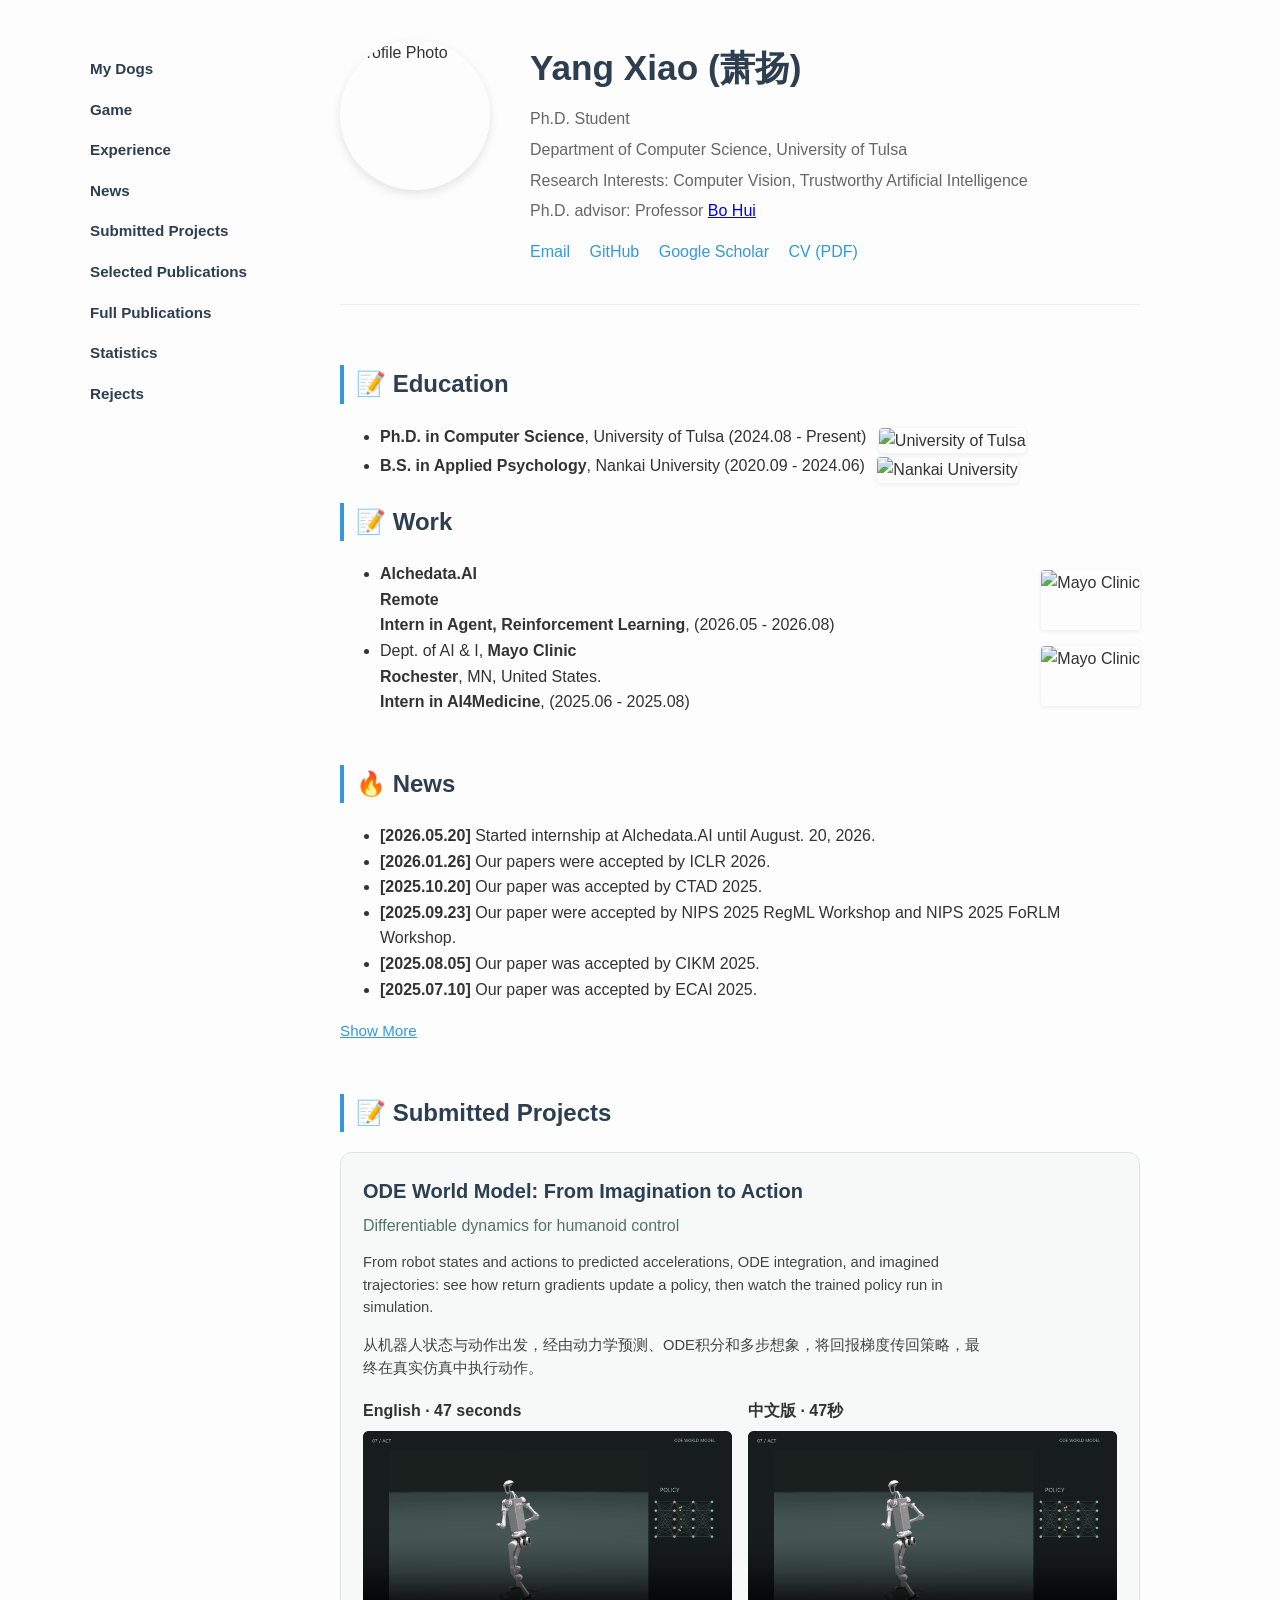
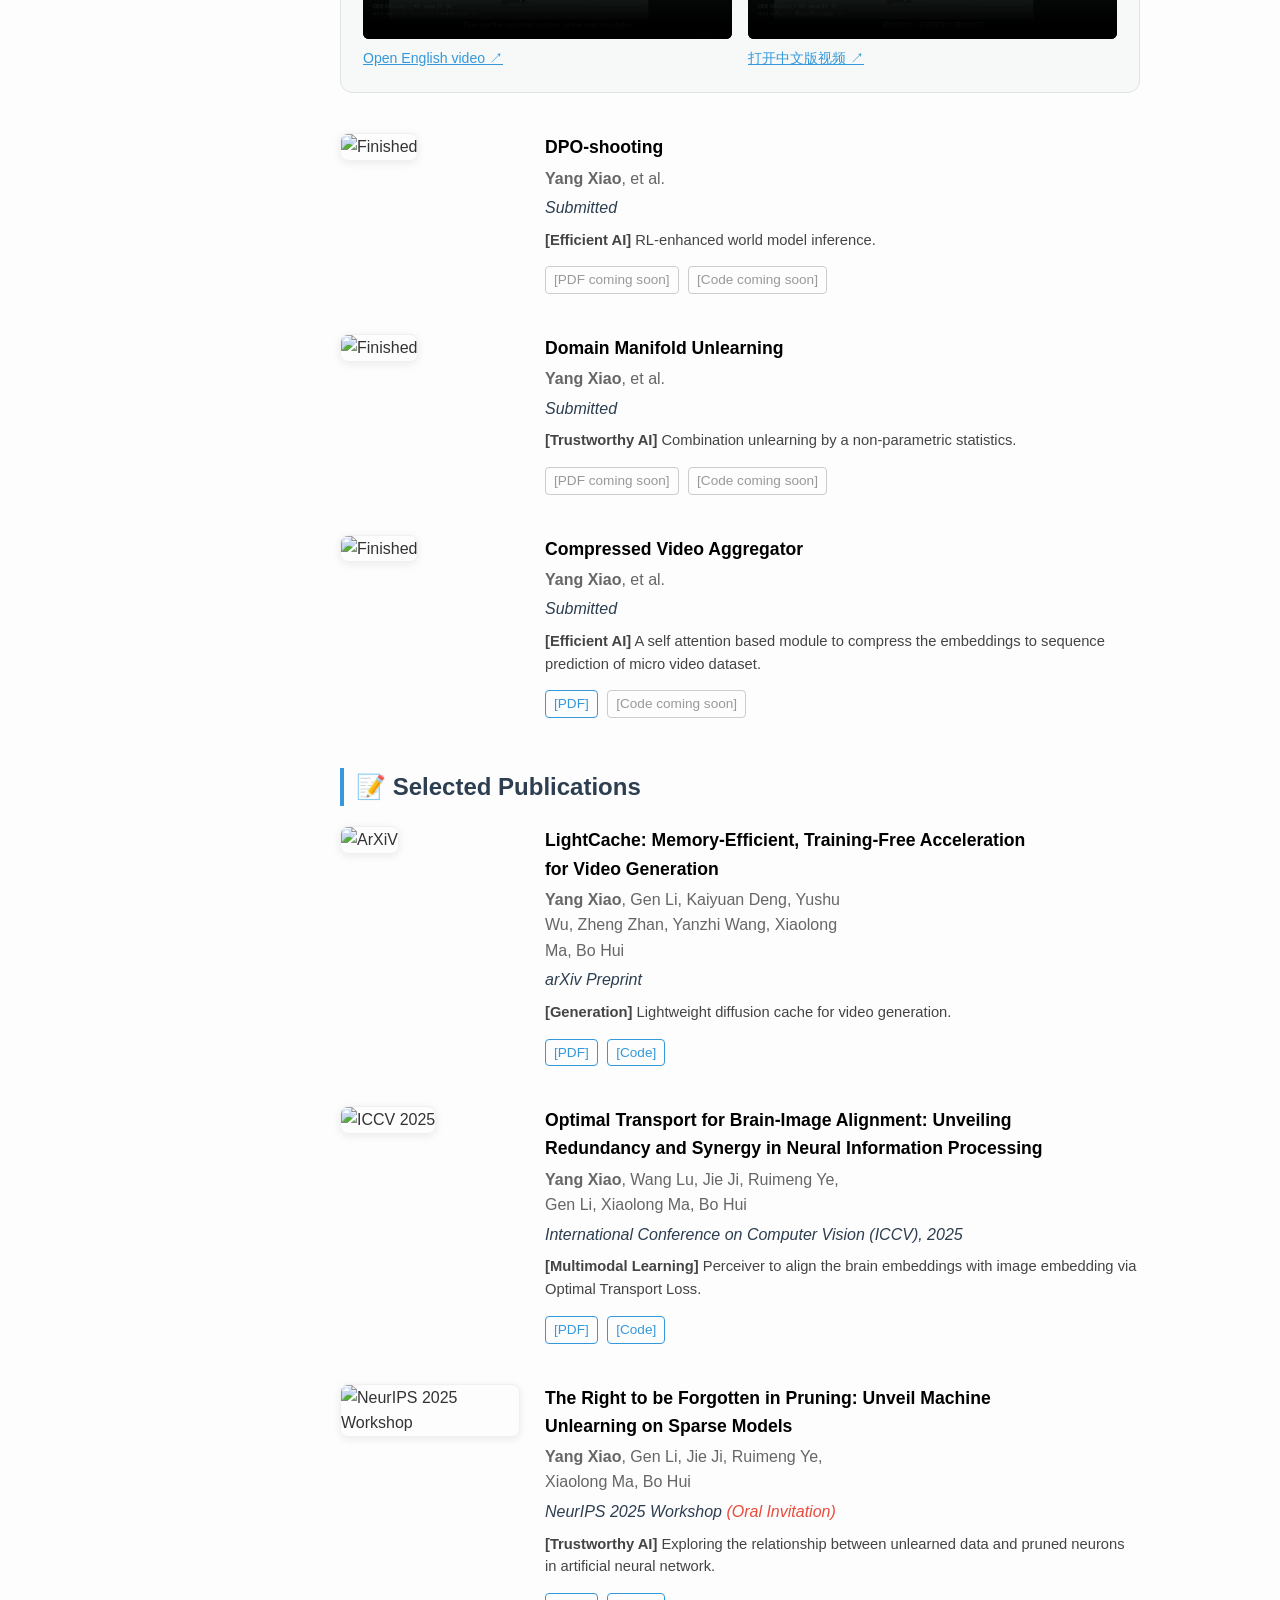
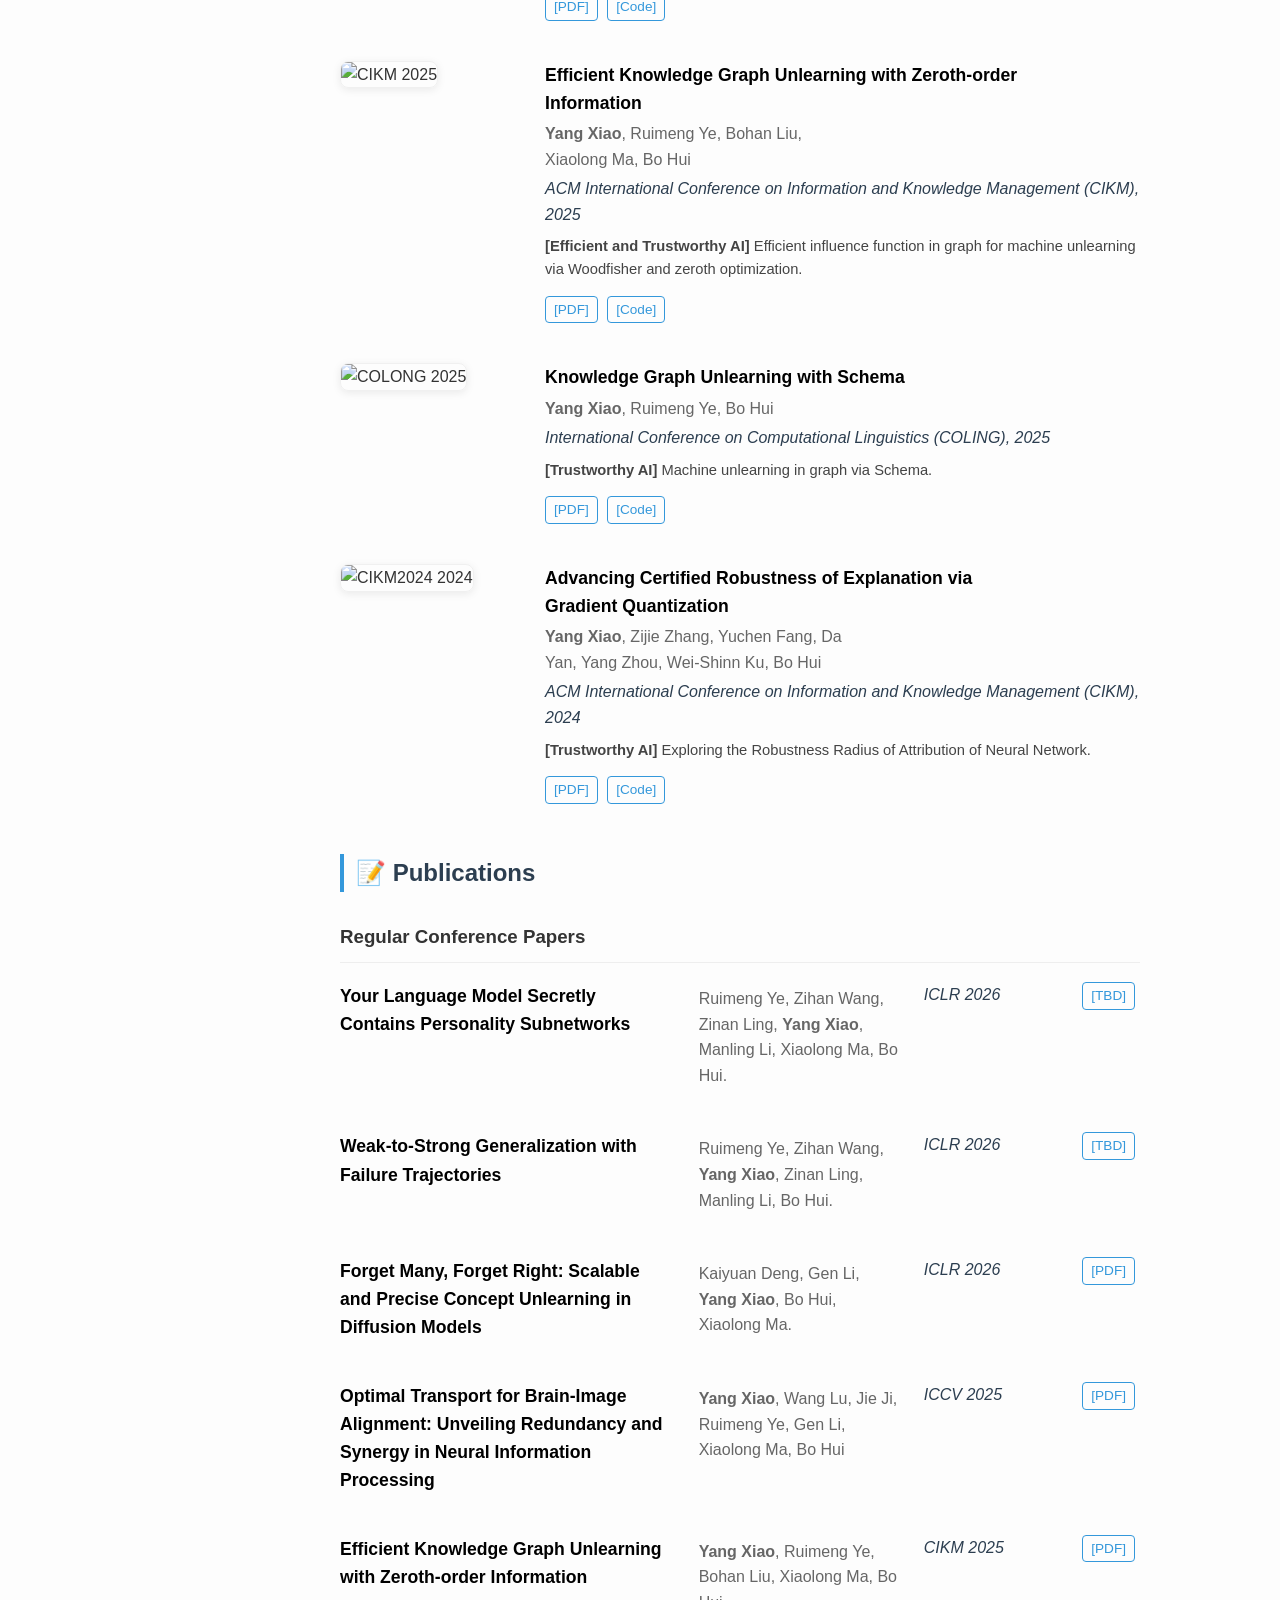
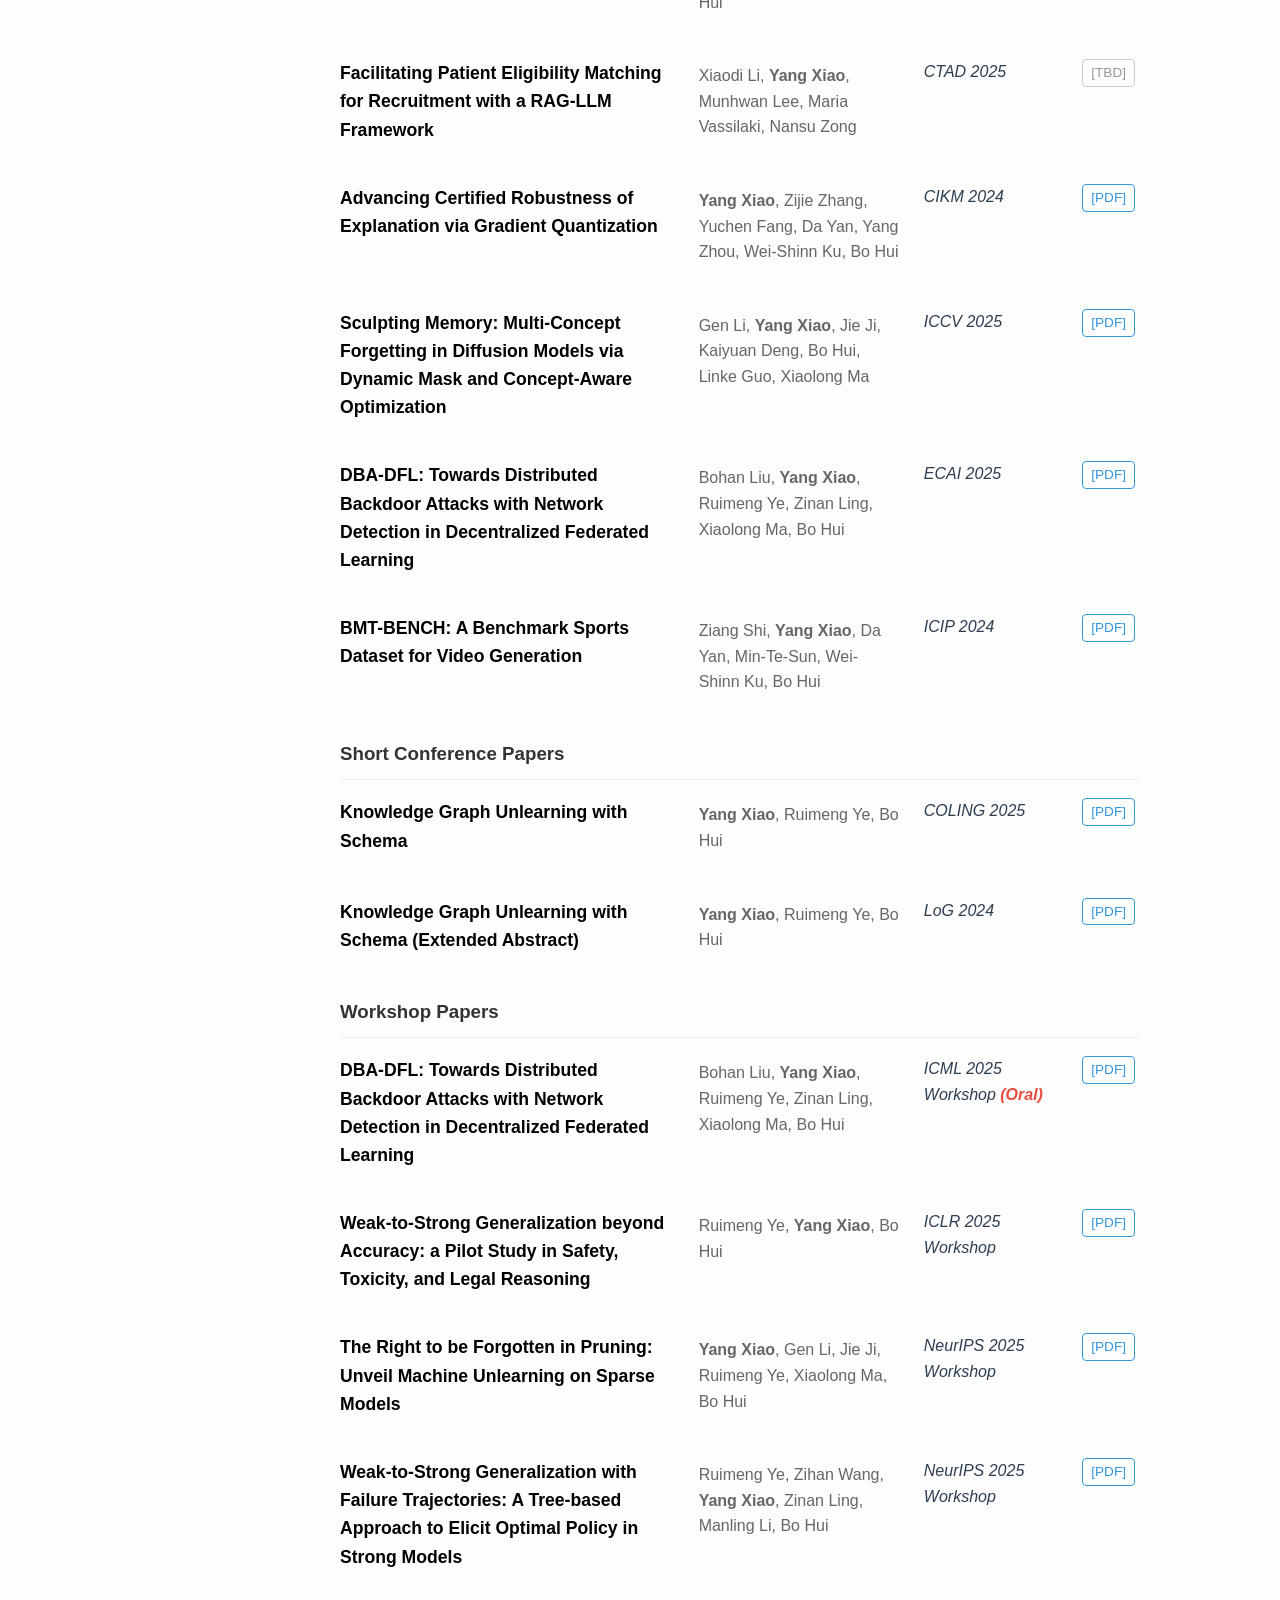
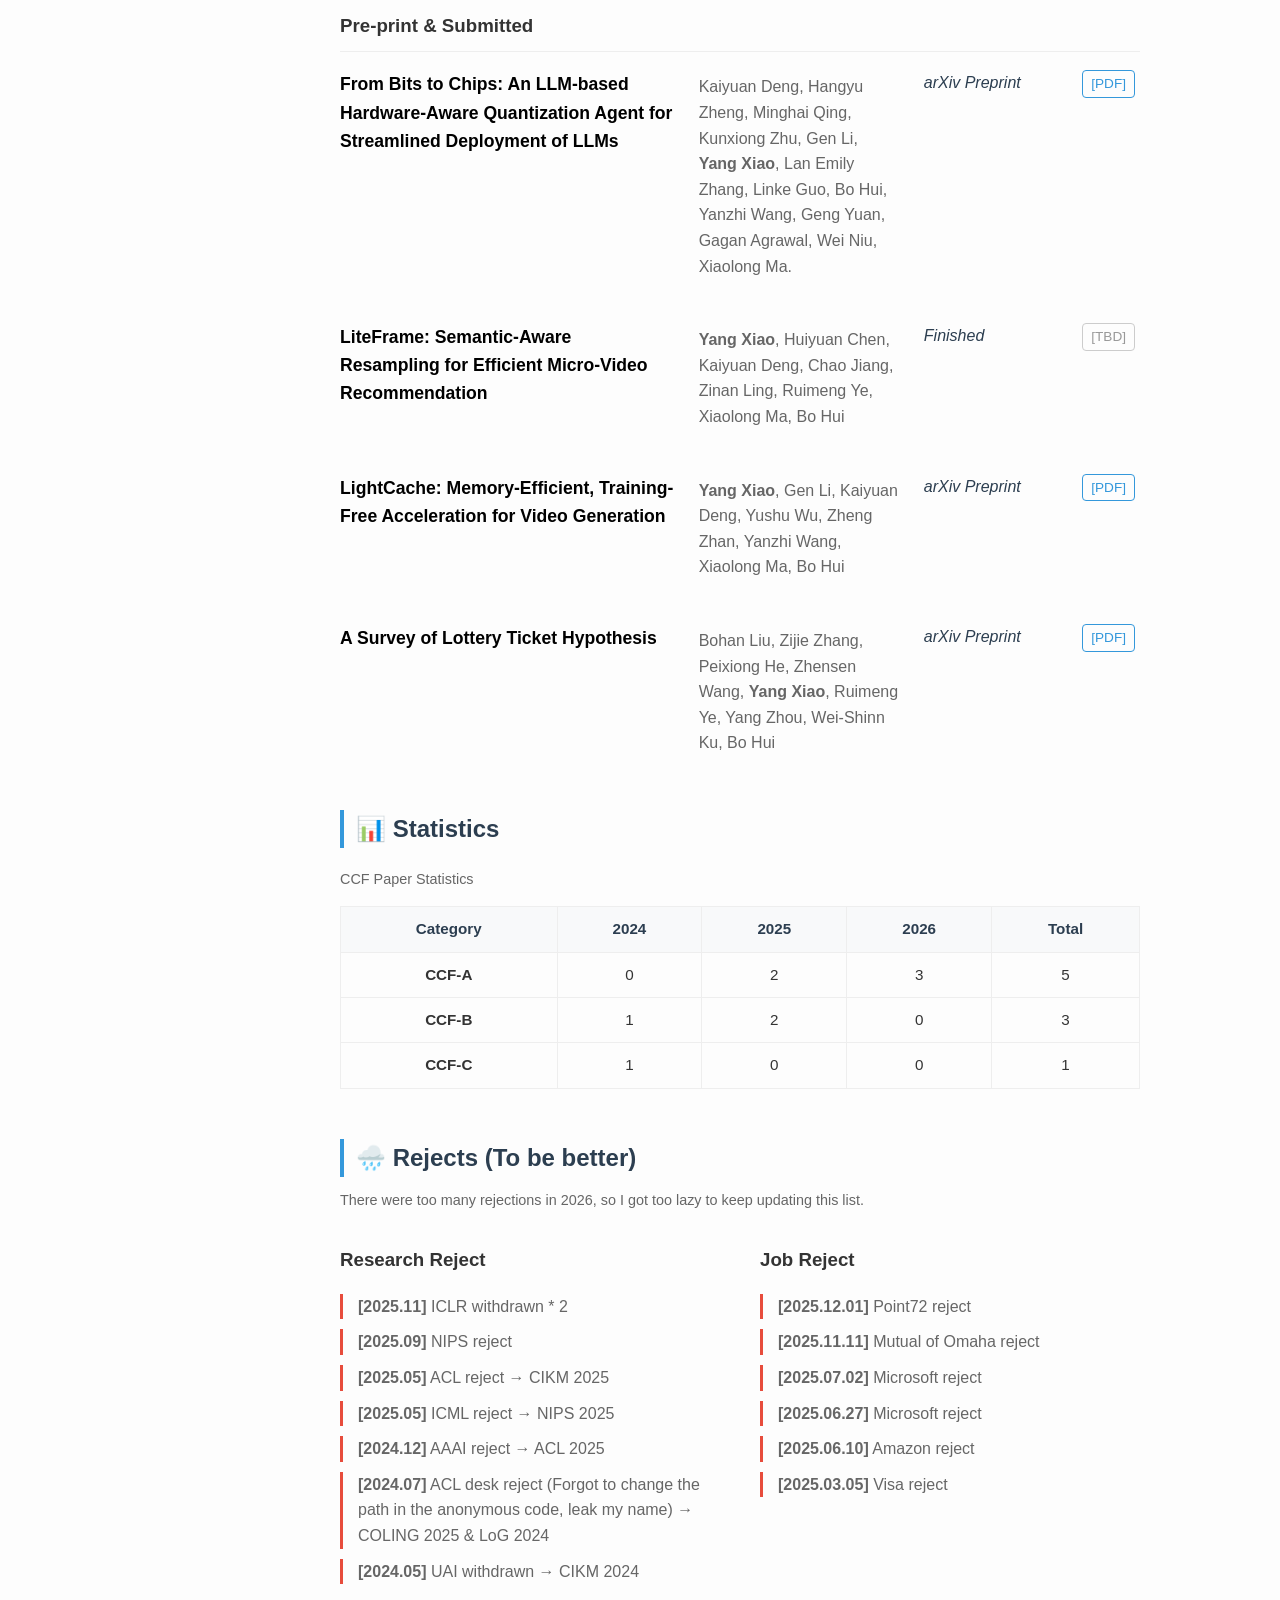
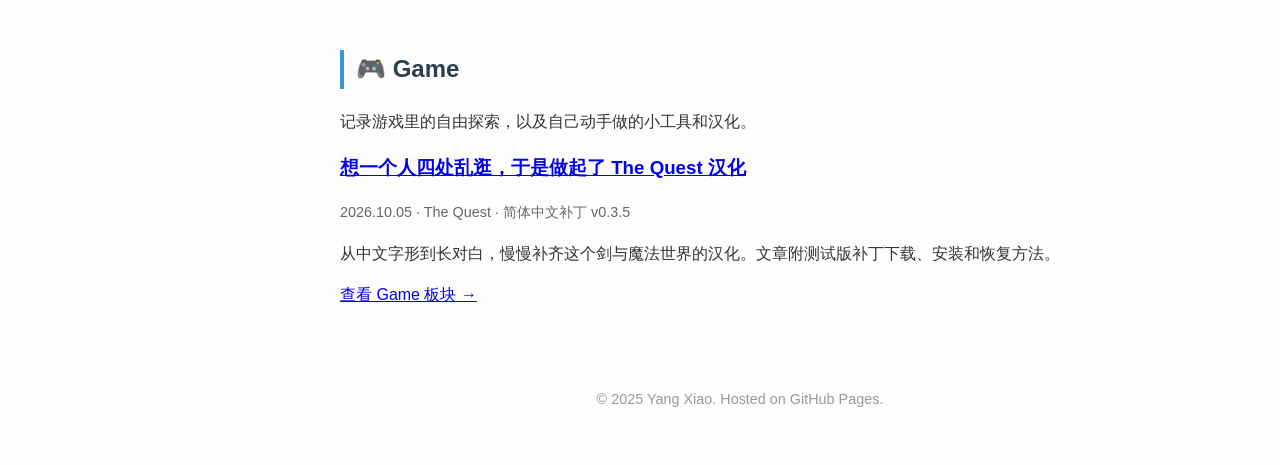
==== commit d46a8225: "Add bilingual ODE world model video showcase" ====
--- a/index.html
+++ b/index.html
@@ -313,6 +313,16 @@
           border-radius: 4px;
           box-shadow: 0 1px 4px rgba(0,0,0,0.08);
         }
+        /* Bilingual ODE world-model project showcase */
+        .ode-project { margin-bottom: 40px; padding: 22px; border: 1px solid #dce5e2; border-radius: 12px; background: #f6f9f8; }
+        .ode-project h3 { margin: 0 0 6px; color: var(--primary-color); font-size: 1.25em; }
+        .ode-project .ode-subtitle { margin: 0 0 12px; color: #557268; }
+        .ode-project .ode-videos { display: grid; grid-template-columns: repeat(2, minmax(0, 1fr)); gap: 16px; margin-top: 18px; }
+        .ode-project figure { margin: 0; min-width: 0; }
+        .ode-project figcaption { margin-bottom: 8px; font-weight: 600; }
+        .ode-project video { display: block; width: 100%; aspect-ratio: 16 / 9; background: #161d1d; border-radius: 6px; }
+        .ode-project .ode-video-link { display: inline-block; margin-top: 8px; color: var(--accent-color); font-size: .88em; }
+        @media (max-width: 650px) { .ode-project .ode-videos { grid-template-columns: 1fr; } .ode-project { padding: 16px; } }
     </style>
 </head>
 <body>
@@ -439,6 +449,32 @@
     
         <section id="submitted-projects">
             <h2>📝 Submitted Projects</h2>
+
+            <article class="ode-project" id="ode-world-model" aria-labelledby="ode-project-title">
+                <h3 id="ode-project-title">ODE World Model: From Imagination to Action</h3>
+                <p class="ode-subtitle">Differentiable dynamics for humanoid control</p>
+                <p class="paper-intro">From robot states and actions to predicted accelerations, ODE integration, and imagined trajectories: see how return gradients update a policy, then watch the trained policy run in simulation.</p>
+                <p class="paper-intro" lang="zh-CN">从机器人状态与动作出发，经由动力学预测、ODE积分和多步想象，将回报梯度传回策略，最终在真实仿真中执行动作。</p>
+                <div class="ode-videos">
+                    <figure>
+                        <figcaption id="ode-video-en-label">English · 47 seconds</figcaption>
+                        <video controls playsinline preload="none" poster="./projects/ode-world-model/poster-en.jpg" aria-labelledby="ode-video-en-label">
+                            <source src="./projects/ode-world-model/ode-world-model-en.mp4" type="video/mp4">
+                            <a href="./projects/ode-world-model/ode-world-model-en.mp4">Watch the English video</a>
+                        </video>
+                        <a class="ode-video-link" href="./projects/ode-world-model/ode-world-model-en.mp4">Open English video ↗</a>
+                    </figure>
+                    <figure lang="zh-CN">
+                        <figcaption id="ode-video-zh-label">中文版 · 47秒</figcaption>
+                        <video controls playsinline preload="none" poster="./projects/ode-world-model/poster-zh.jpg" aria-labelledby="ode-video-zh-label">
+                            <source src="./projects/ode-world-model/ode-world-model-zh.mp4" type="video/mp4">
+                            <a href="./projects/ode-world-model/ode-world-model-zh.mp4">观看中文版视频</a>
+                        </video>
+                        <a class="ode-video-link" href="./projects/ode-world-model/ode-world-model-zh.mp4">打开中文版视频 ↗</a>
+                    </figure>
+                </div>
+            </article>
+
 
             <div class="paper">
                 <div class="paper-img-container">
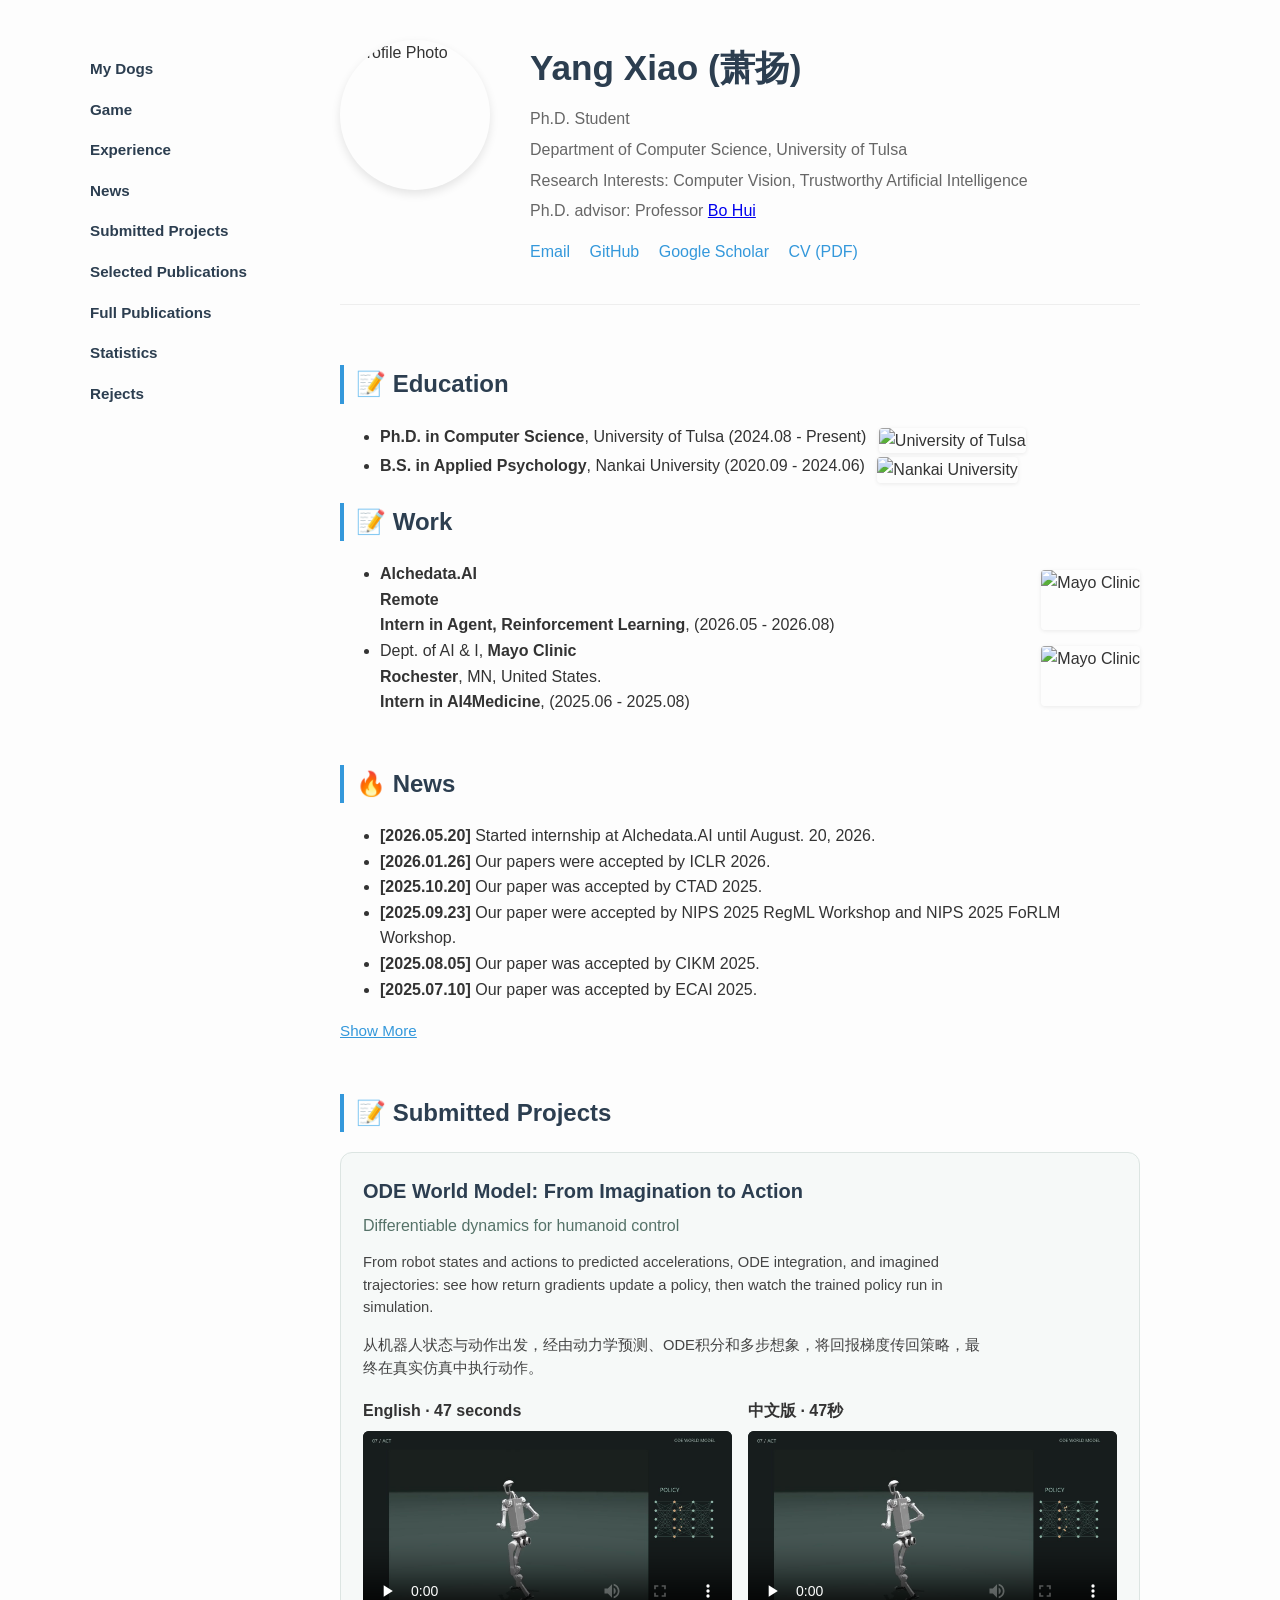
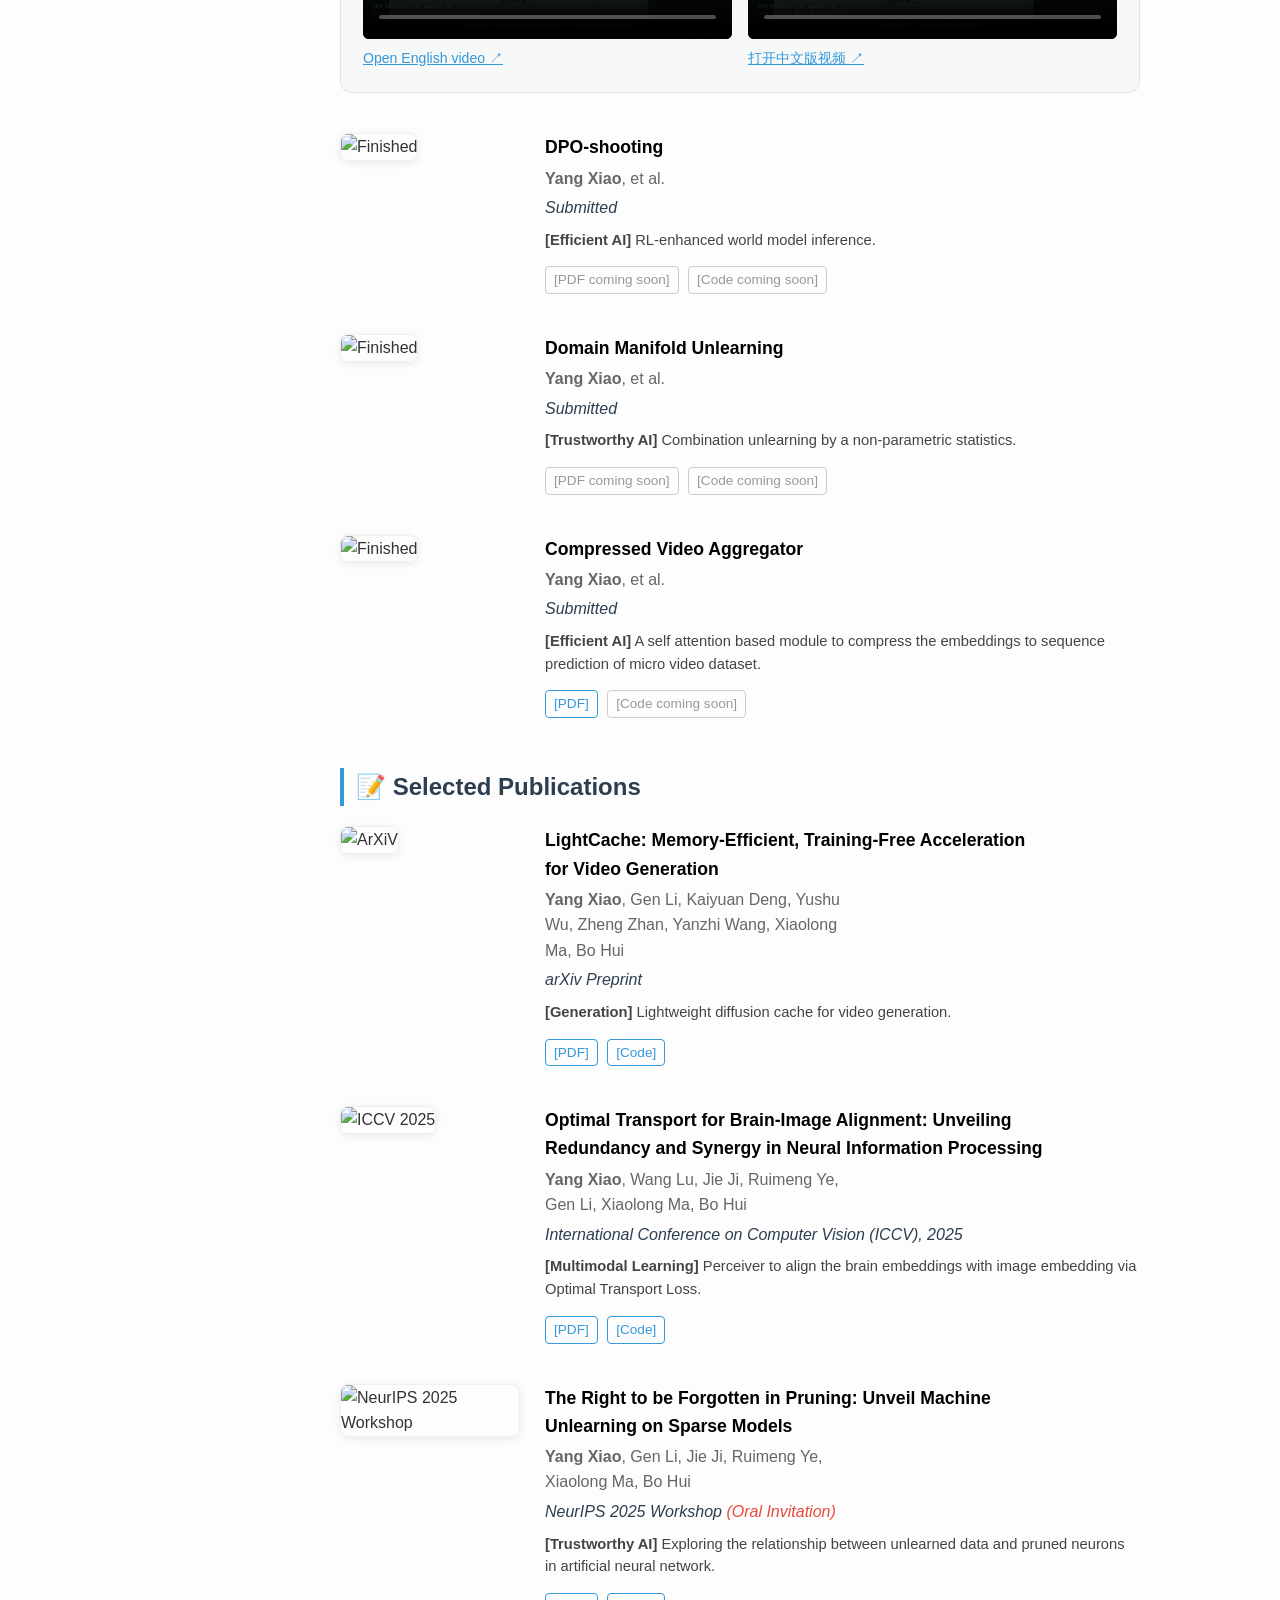
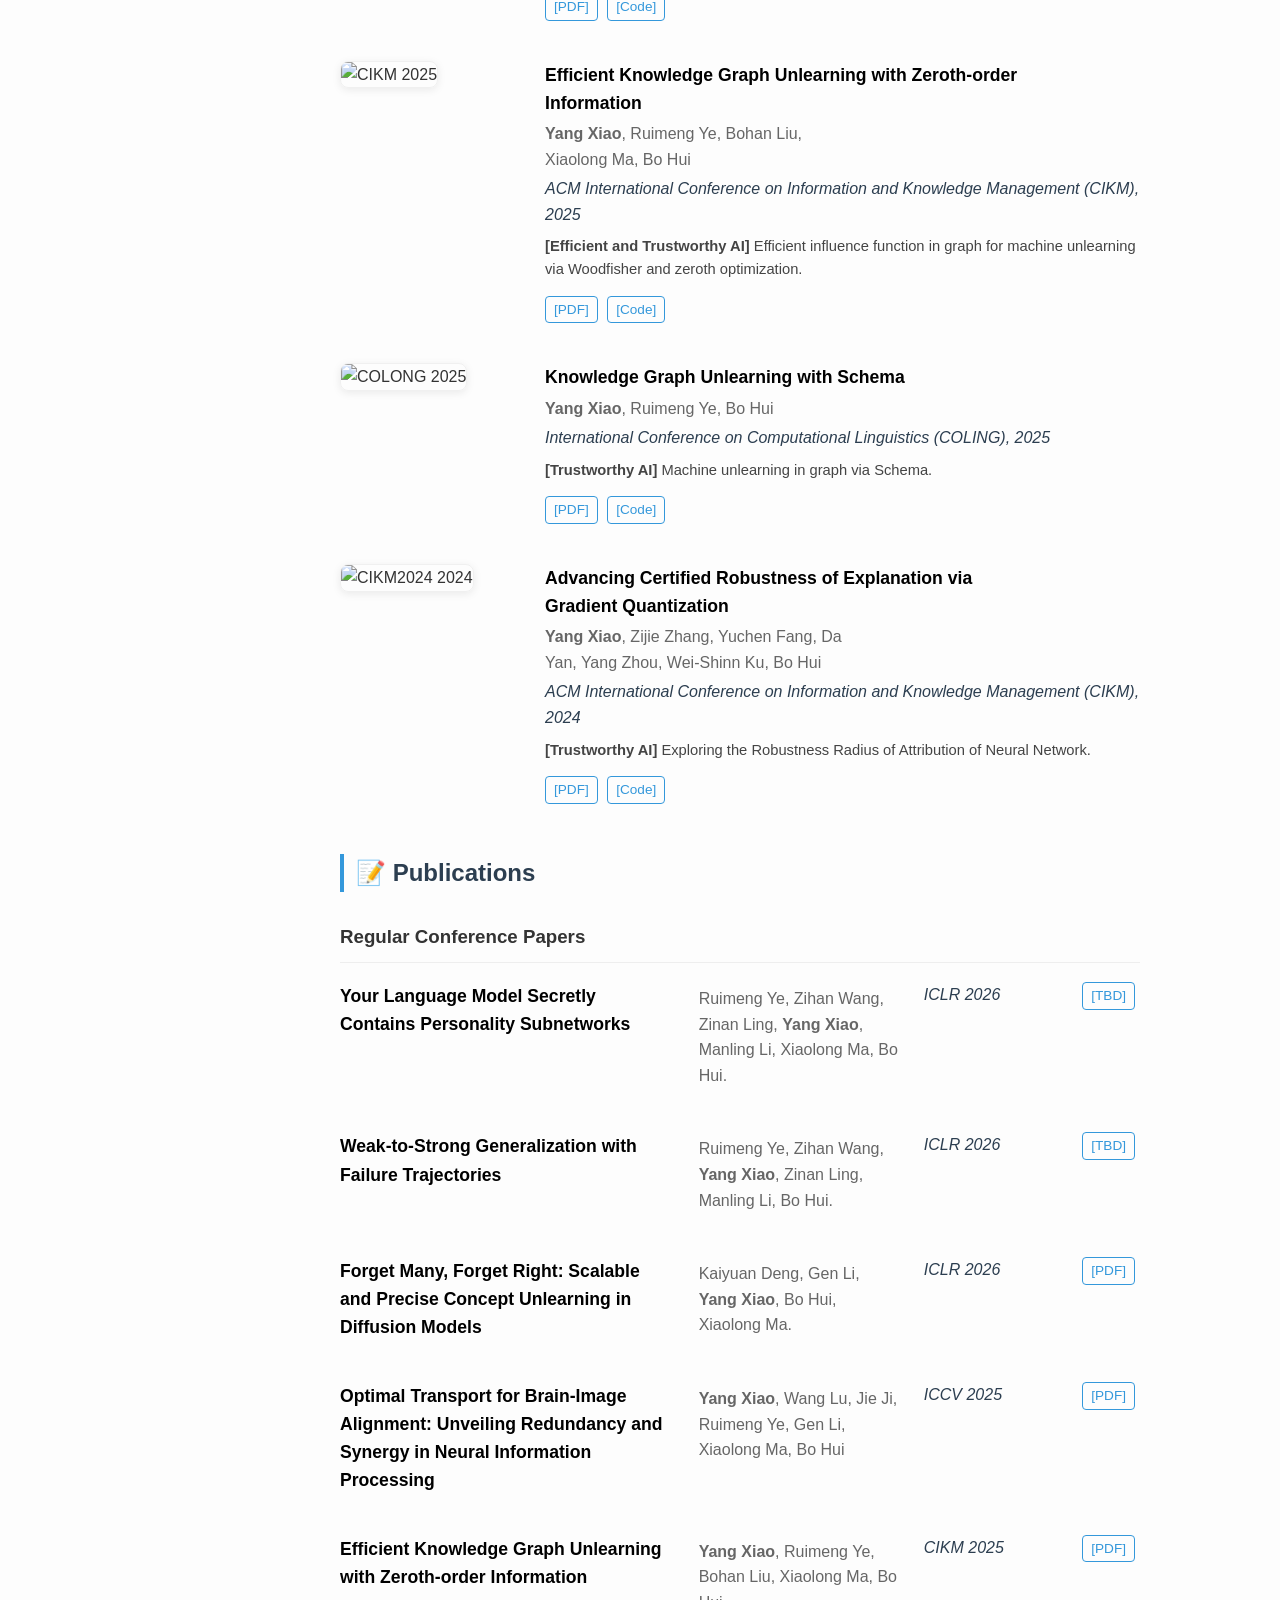
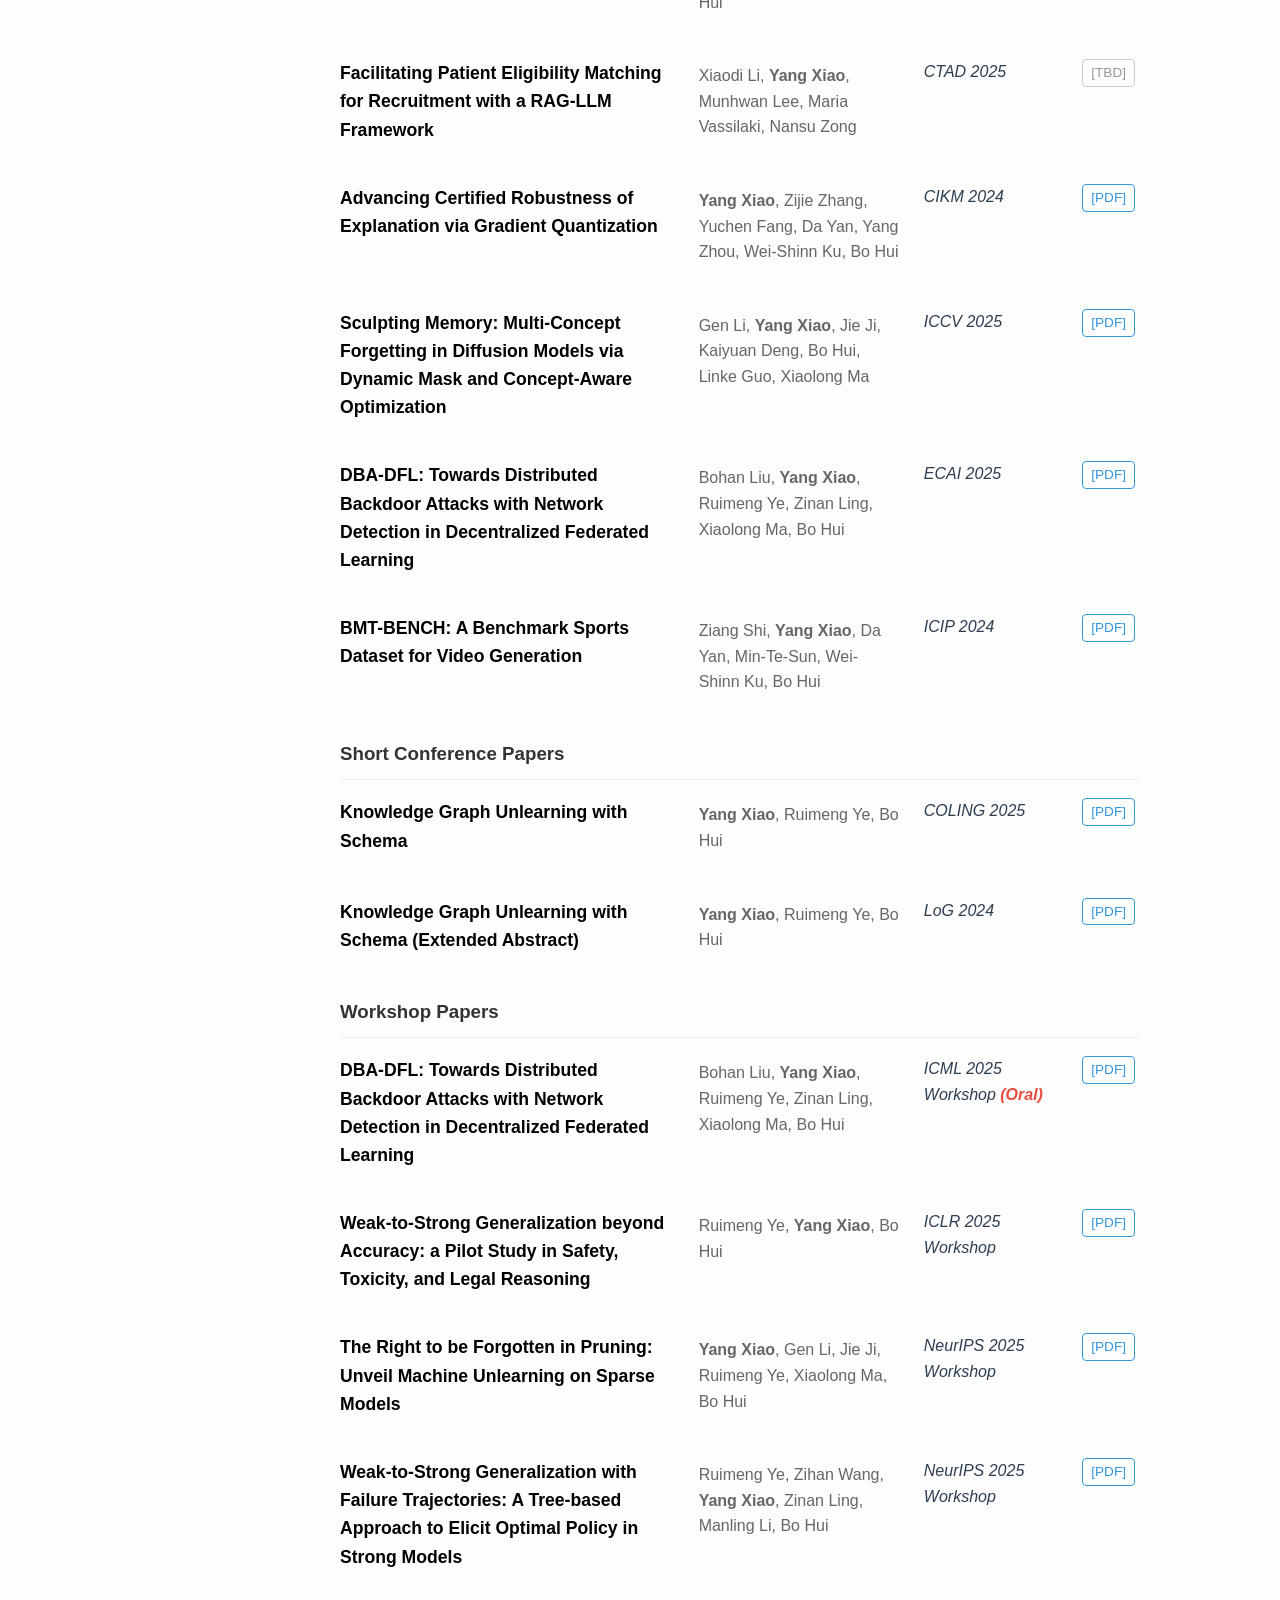
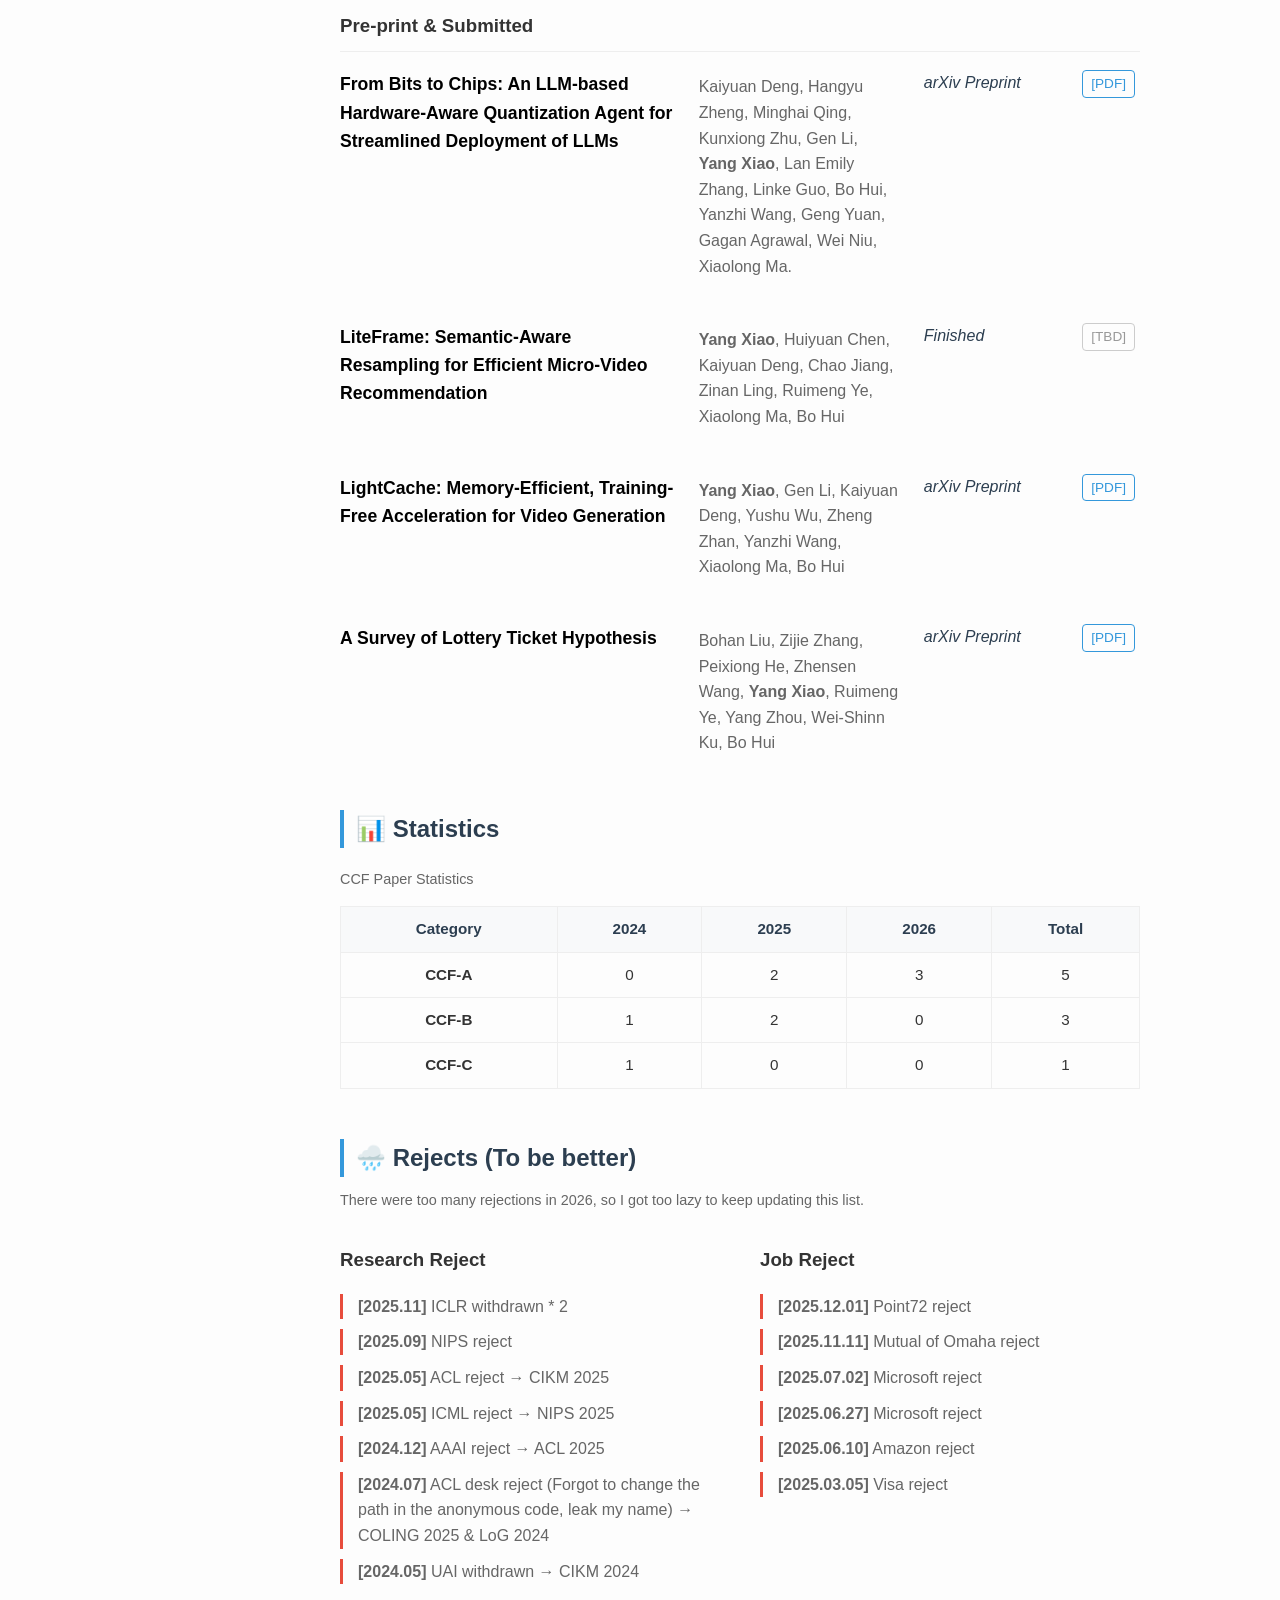
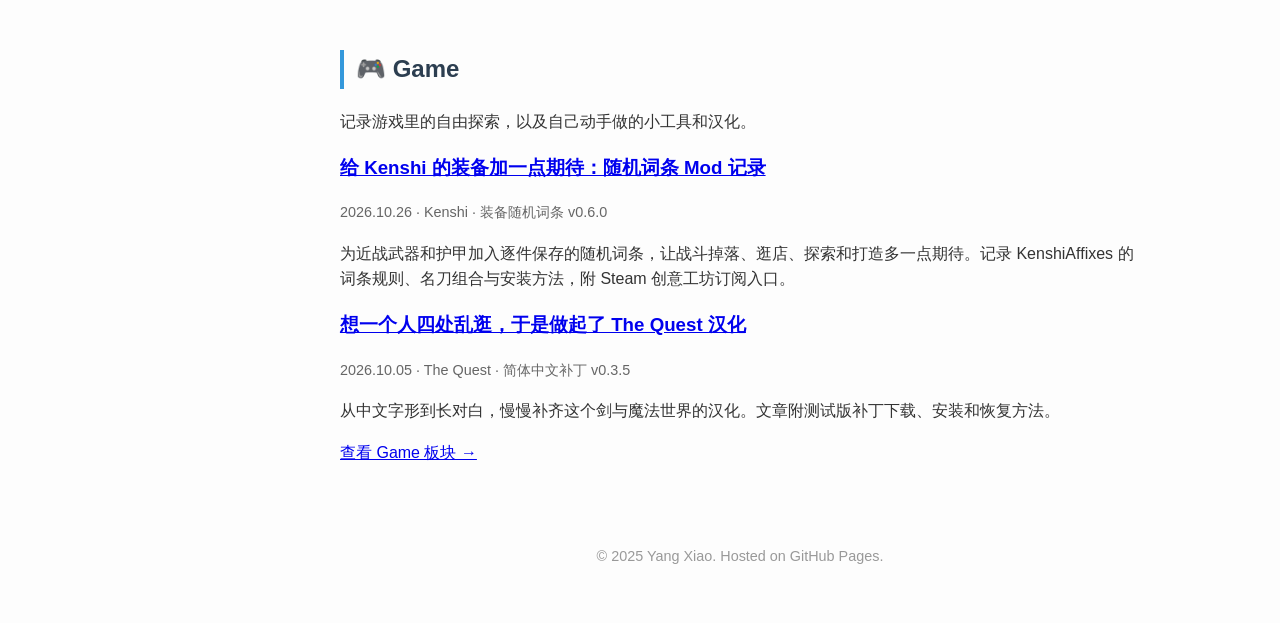
==== commit 4dccd9ae: "Document KenshiAffixes mod in Game section" ====
--- a/index.html
+++ b/index.html
@@ -918,6 +918,9 @@
         <section id="game">
             <h2>🎮 Game</h2>
             <p>记录游戏里的自由探索，以及自己动手做的小工具和汉化。</p>
+            <h3><a href="game/kenshi-affixes/">给 Kenshi 的装备加一点期待：随机词条 Mod 记录</a></h3>
+            <p style="color: #666; font-size: 0.9em;">2026.10.26 · Kenshi · 装备随机词条 v0.6.0</p>
+            <p>为近战武器和护甲加入逐件保存的随机词条，让战斗掉落、逛店、探索和打造多一点期待。记录 KenshiAffixes 的词条规则、名刀组合与安装方法，附 Steam 创意工坊订阅入口。</p>
             <h3><a href="game/the-quest-zhcn/">想一个人四处乱逛，于是做起了 The Quest 汉化</a></h3>
             <p style="color: #666; font-size: 0.9em;">2026.10.05 · The Quest · 简体中文补丁 v0.3.5</p>
             <p>从中文字形到长对白，慢慢补齐这个剑与魔法世界的汉化。文章附测试版补丁下载、安装和恢复方法。</p>
